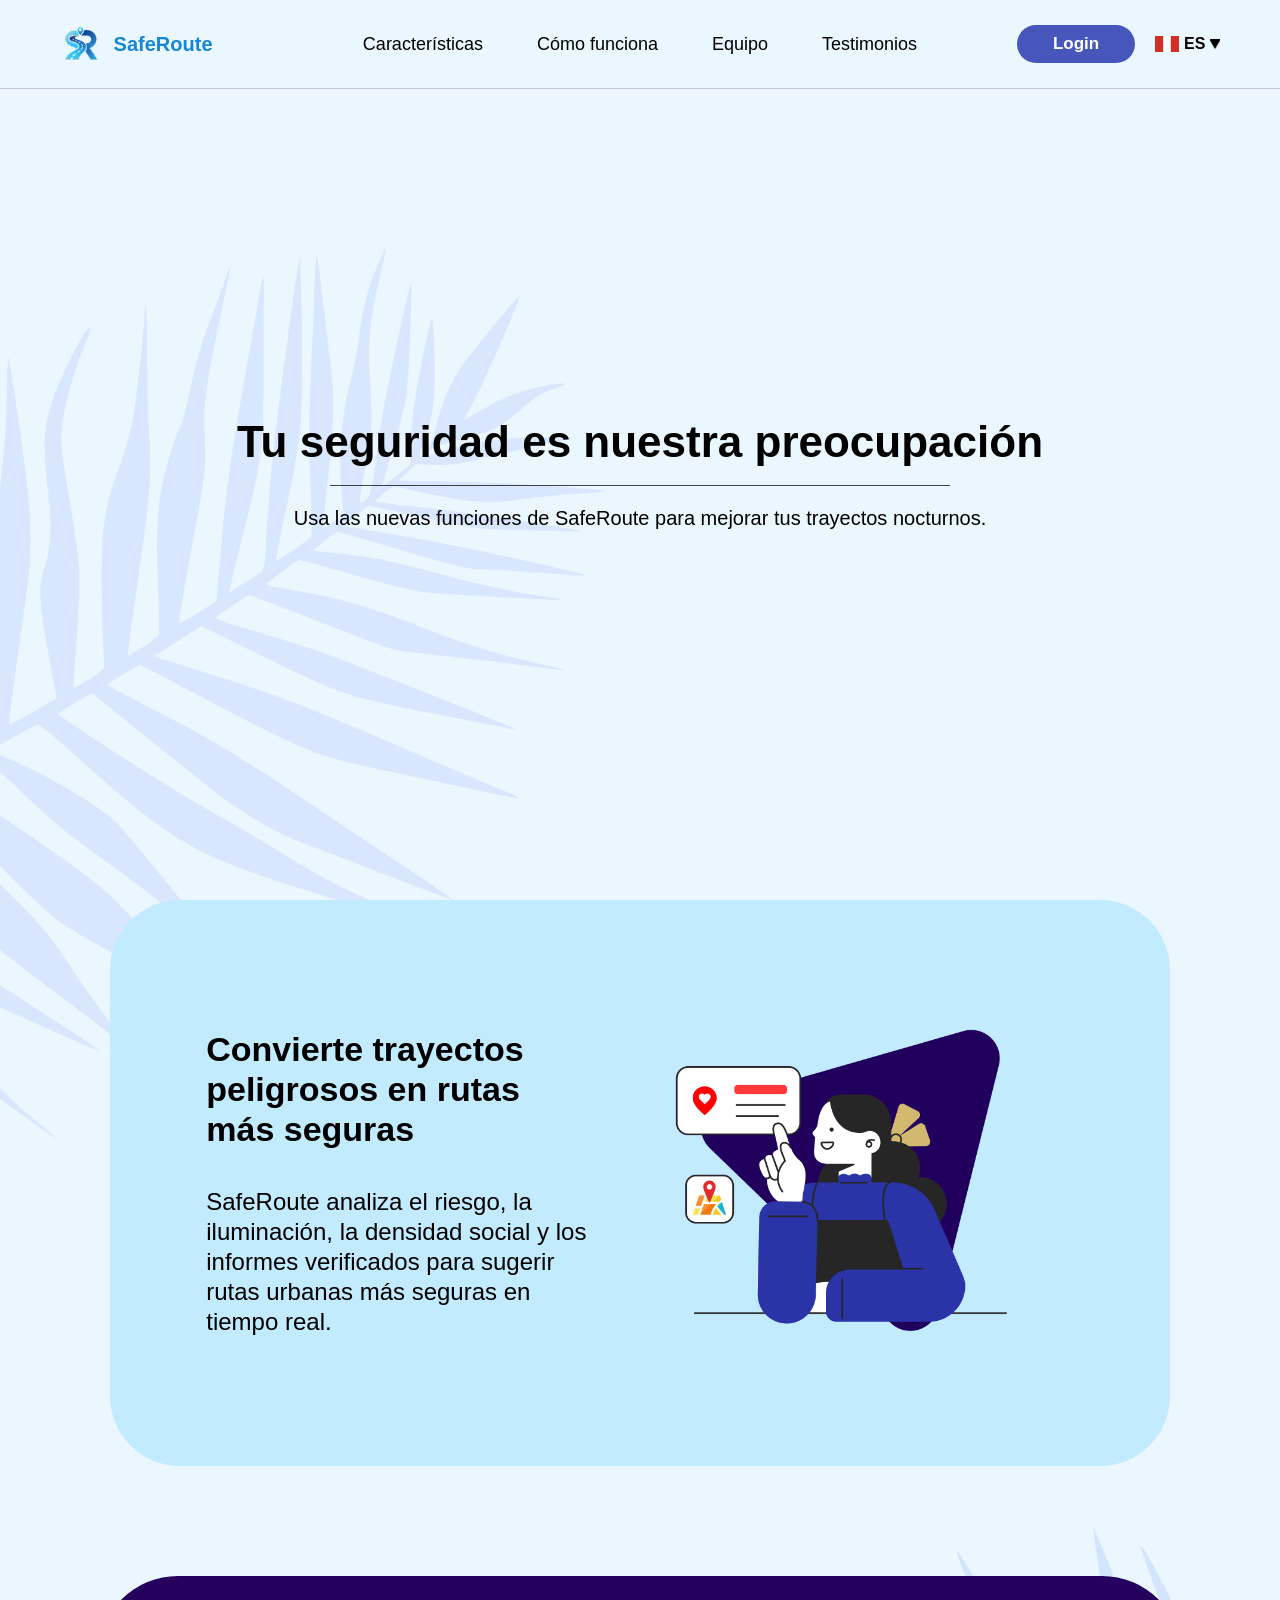
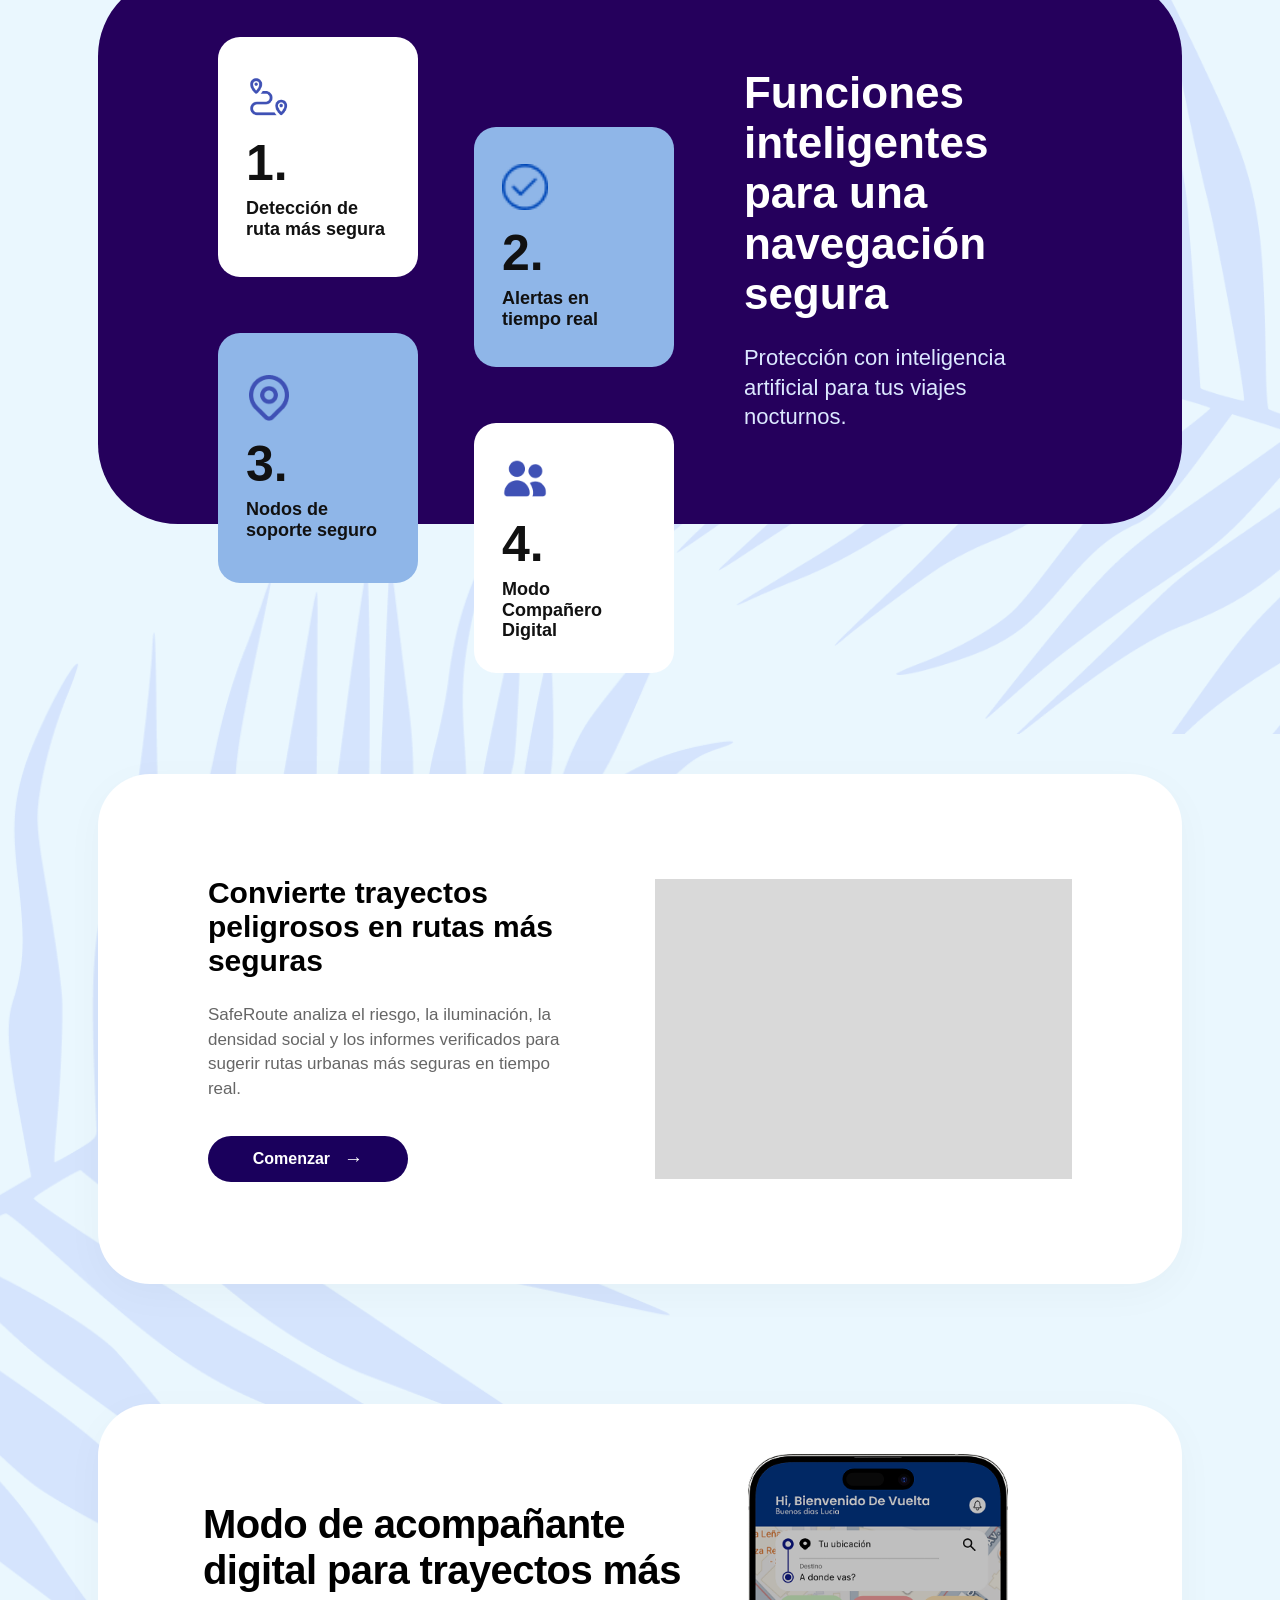
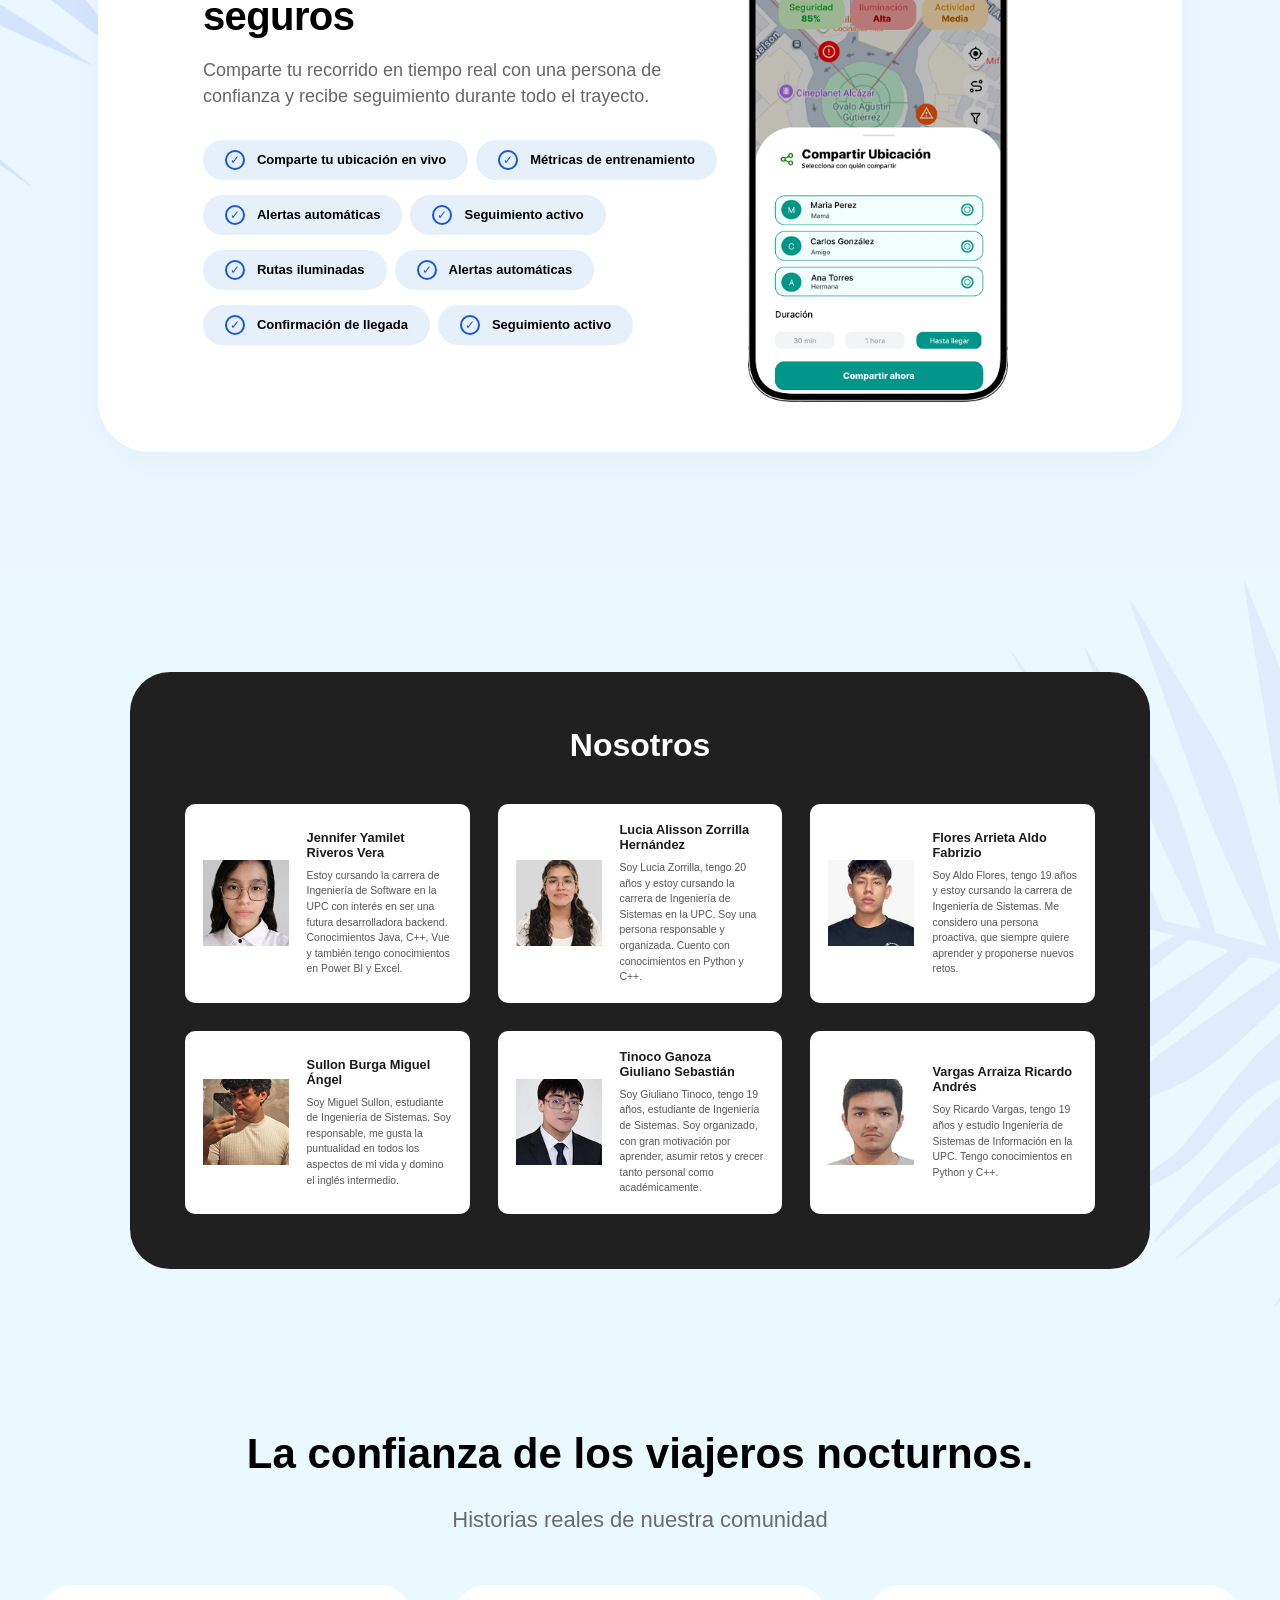
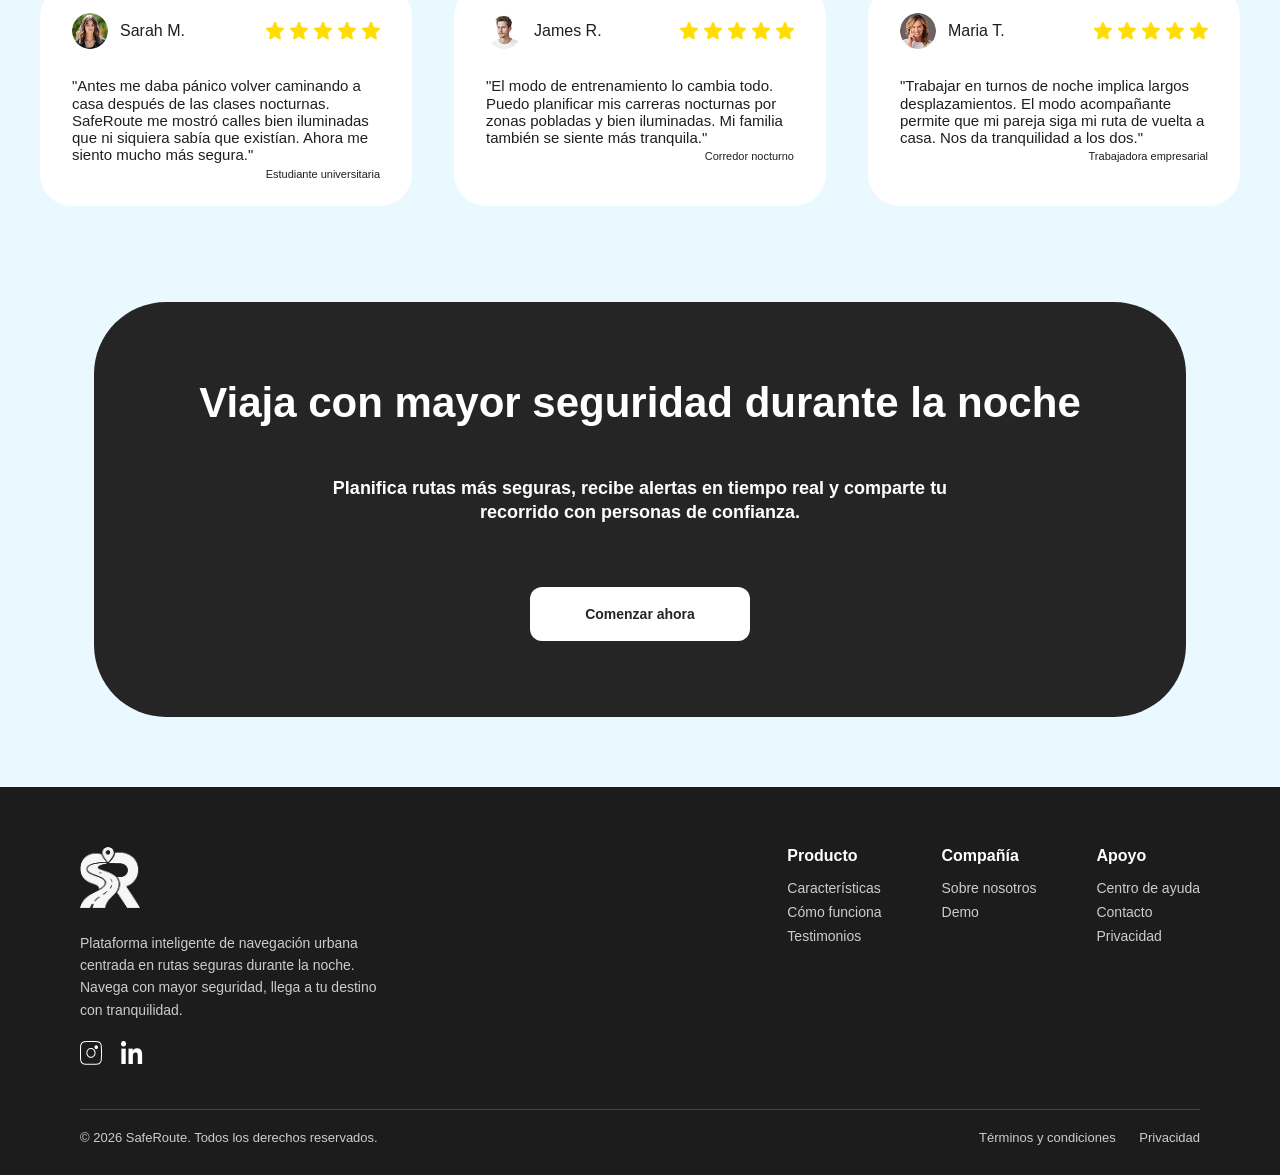
==== public/index.html @ 26d19171 "chore: align project structure with public assets convention" ====
<!DOCTYPE html>
<html lang="es">
<head>
  <meta charset="UTF-8" />
  <meta name="viewport" content="width=device-width, initial-scale=1.0" />

  <title>SafeRoute</title>

  <link rel="stylesheet" href="assets/styles/styles.css" />
  <link rel="stylesheet" href="assets/styles/navbar.css" />
  <link rel="stylesheet" href="assets/styles/characteristics.css" />
  <link rel="stylesheet" href="assets/styles/function.css" />
  <link rel="stylesheet" href="assets/styles/how-it-works.css" />
  <link rel="stylesheet" href="assets/styles/aboutus.css" />
  <link rel="stylesheet" href="assets/styles/testimonials.css" />
  <link rel="stylesheet" href="assets/styles/cta.css" />
  <link rel="stylesheet" href="assets/styles/footer.css" />
  <link rel="stylesheet" href="assets/styles/responsive.css" />
</head>

<body>
  <header class="navbar">
    <div class="navbar__container">
      <a href="#home" class="navbar__logo" aria-label="SafeRoute home">
        <img src="assets/images/logo.png" alt="SafeRoute logo" />
        <span>SafeRoute</span>
      </a>

      <div class="navbar__content" id="navbar-content">
        <nav class="navbar__menu" aria-label="Landing navigation">
          <a href="#features" class="navbar__link" data-i18n="navbar.features">
            Características
          </a>

          <a href="#how-it-works" class="navbar__link" data-i18n="navbar.howItWorks">
            Cómo funciona
          </a>

          <a href="#team" class="navbar__link" data-i18n="navbar.team">
            Equipo
          </a>

          <a href="#testimonials" class="navbar__link" data-i18n="navbar.testimonials">
            Testimonios
          </a>
        </nav>

        <div class="navbar__actions">
          <a href="#login" class="navbar__login" data-i18n="navbar.login">
            Login
          </a>

          <div class="navbar__language">
            <button
              class="navbar__language-button"
              id="language-button"
              type="button"
              aria-label="Cambiar idioma"
            >
              <img
                src="assets/images/peru.png"
                alt="Bandera de Perú"
                class="navbar__flag"
                id="selected-flag"
              />

              <span class="navbar__language-code" id="selected-language">
                ES
              </span>

              <img
                src="assets/icons/unfold_down.png"
                alt=""
                class="navbar__arrow-icon"
              />
            </button>

            <div class="navbar__language-menu" id="language-menu">
              <button
                class="navbar__language-option"
                type="button"
                data-lang="es"
                data-code="ES"
                data-flag="assets/images/peru.png"
                data-alt="Bandera de Perú"
              >
                <img
                  src="assets/images/peru.png"
                  alt="Bandera de Perú"
                  class="navbar__option-flag"
                />
                <span>Español</span>
              </button>

              <button
                class="navbar__language-option"
                type="button"
                data-lang="en"
                data-code="EN"
                data-flag="assets/images/eeuu.png"
                data-alt="Bandera de Estados Unidos"
              >
                <img
                  src="assets/images/eeuu.png"
                  alt="Bandera de Estados Unidos"
                  class="navbar__option-flag"
                />
                <span>English</span>
              </button>
            </div>
          </div>
        </div>
      </div>

      <button
        class="navbar__toggle"
        id="navbar-toggle"
        type="button"
        aria-label="Abrir menú"
      >
        <img
          src="assets/icons/menu.png"
          alt=""
          class="navbar__menu-icon"
        />
      </button>
    </div>
  </header>

  <main class="landing-placeholder" id="home">
    <section id="features" class="characteristics-section">
      <img
        src="assets/images/right_palm_tree.png"
        alt=""
        class="characteristics-section__palm"
      />

      <div class="characteristics-section__header">
        <h1 class="characteristics-section__title" data-i18n="characteristics.heroTitle">
          Tu seguridad es nuestra preocupación
        </h1>

        <div class="characteristics-section__line"></div>

        <p class="characteristics-section__subtitle" data-i18n="characteristics.heroSubtitle">
          Usa las nuevas funciones de SafeRoute para mejorar tus trayectos nocturnos.
        </p>
      </div>

      <div class="characteristics-card">
        <div class="characteristics-card__content">
          <h2 class="characteristics-card__title" data-i18n="characteristics.cardTitle">
            Convierte trayectos peligrosos en rutas más seguras
          </h2>

          <p class="characteristics-card__description" data-i18n="characteristics.cardDescription">
            SafeRoute analiza el riesgo, la iluminación, la densidad social y los informes
            verificados para sugerir rutas urbanas más seguras en tiempo real.
          </p>
        </div>

        <div class="characteristics-card__image-wrapper">
          <img
            src="assets/images/image_caracteristicas.png"
            alt="Persona usando SafeRoute para encontrar rutas seguras"
            class="characteristics-card__image"
          />
        </div>
      </div>

      <div class="smart-features">
        <img
          src="assets/images/Left_palm_tree.png"
          alt=""
          class="smart-features__palm"
        />

        <div class="smart-features__content">
          <div class="smart-features__items">
            <article class="smart-features__item smart-features__item--white">
              <img
                src="assets/icons/deteccion_de_ruta_mas_segura.png"
                alt="Icono de ruta segura"
                class="smart-features__icon"
              />

              <span class="smart-features__number">1.</span>

              <h3 class="smart-features__item-title" data-i18n="smartFeatures.card1">
                Detección de<br />
                ruta más segura
              </h3>
            </article>

            <article class="smart-features__item smart-features__item--blue">
              <img
                src="assets/icons/check.png"
                alt="Icono de alerta"
                class="smart-features__icon"
              />

              <span class="smart-features__number">2.</span>

              <h3 class="smart-features__item-title" data-i18n="smartFeatures.card2">
                Alertas en<br />
                tiempo real
              </h3>
            </article>

            <article class="smart-features__item smart-features__item--blue">
              <img
                src="assets/icons/nodos_de_soporte_seguro.png"
                alt="Icono de nodos de soporte"
                class="smart-features__icon"
              />

              <span class="smart-features__number">3.</span>

              <h3 class="smart-features__item-title" data-i18n="smartFeatures.card3">
                Nodos de<br />
                soporte seguro
              </h3>
            </article>

            <article class="smart-features__item smart-features__item--white">
              <img
                src="assets/icons/modo_compañero_digital.png"
                alt="Icono de modo compañero digital"
                class="smart-features__icon"
              />

              <span class="smart-features__number">4.</span>

              <h3 class="smart-features__item-title" data-i18n="smartFeatures.card4">
                Modo Compañero<br />
                Digital
              </h3>
            </article>
          </div>

          <div class="smart-features__text">
            <h2 class="smart-features__title" data-i18n="smartFeatures.mainTitle">
              Funciones inteligentes para una navegación segura
            </h2>

            <p class="smart-features__description" data-i18n="smartFeatures.description">
              Protección con inteligencia artificial para tus viajes nocturnos.
            </p>
          </div>
        </div>
      </div>
    </section>

    <section id="how-it-works" class="how-it-works-section">
      <img
        src="assets/images/right_palm_tree.png"
        alt=""
        class="how-it-works-section__palm"
      />

      <div class="video-card" id="demo">
        <div class="video-card__content">
          <h2 class="video-card__title" data-i18n="howItWorks.title">
            Convierte trayectos<br />
            peligrosos en rutas más<br />
            seguras
          </h2>

          <p class="video-card__description" data-i18n="howItWorks.description">
            SafeRoute analiza el riesgo, la iluminación, la densidad social y los informes
            verificados para sugerir rutas urbanas más seguras en tiempo real.
          </p>

          <button class="video-card__button">
            <span data-i18n="howItWorks.button">Comenzar</span>
            <span class="video-card__arrow">→</span>
          </button>
        </div>

        <div class="video-card__preview">
          <video
            class="video-card__video"
            autoplay
            muted
            loop
            playsinline
          >
            <source
              src="assets/videos/video_routepreview.mp4"
              type="video/mp4"
            />

            Tu navegador no soporta videos.
          </video>
        </div>
      </div>

      <div class="companion-card">
        <div class="companion-card__content">
          <h2 class="companion-card__title" data-i18n="howItWorks.companionTitle">
            Modo de acompañante digital<br />
            para trayectos más seguros
          </h2>

          <p class="companion-card__description" data-i18n="howItWorks.companionDescription">
            Comparte tu recorrido en tiempo real con una persona de confianza
            y recibe seguimiento durante todo el trayecto.
          </p>

          <div class="companion-card__badges-grid">
            <div class="companion-badge-row">
              <div class="companion-badge">
                <span class="companion-badge__check">✓</span>
                <span class="companion-badge__text" data-i18n="howItWorks.badge1">
                  Comparte tu ubicación en vivo
                </span>
              </div>

              <div class="companion-badge">
                <span class="companion-badge__check">✓</span>
                <span class="companion-badge__text" data-i18n="howItWorks.badge2">
                  Métricas de entrenamiento
                </span>
              </div>
            </div>

            <div class="companion-badge-row">
              <div class="companion-badge">
                <span class="companion-badge__check">✓</span>
                <span class="companion-badge__text" data-i18n="howItWorks.badge3">
                  Alertas automáticas
                </span>
              </div>

              <div class="companion-badge">
                <span class="companion-badge__check">✓</span>
                <span class="companion-badge__text" data-i18n="howItWorks.badge4">
                  Seguimiento activo
                </span>
              </div>
            </div>

            <div class="companion-badge-row">
              <div class="companion-badge">
                <span class="companion-badge__check">✓</span>
                <span class="companion-badge__text" data-i18n="howItWorks.badge5">
                  Rutas iluminadas
                </span>
              </div>

              <div class="companion-badge">
                <span class="companion-badge__check">✓</span>
                <span class="companion-badge__text" data-i18n="howItWorks.badge6">
                  Alertas automáticas
                </span>
              </div>
            </div>

            <div class="companion-badge-row">
              <div class="companion-badge">
                <span class="companion-badge__check">✓</span>
                <span class="companion-badge__text" data-i18n="howItWorks.badge7">
                  Confirmación de llegada
                </span>
              </div>

              <div class="companion-badge">
                <span class="companion-badge__check">✓</span>
                <span class="companion-badge__text" data-i18n="howItWorks.badge8">
                  Seguimiento activo
                </span>
              </div>
            </div>
          </div>
        </div>

        <div class="companion-card__mockup">
          <img
            src="assets/images/companion-mode-mockup.png"
            alt="Mockup SafeRoute"
          />
        </div>
      </div>
    </section>

    <section id="team" class="aboutus">
      <img
        src="assets/images/Left_palm_tree.png"
        alt=""
        class="aboutus__palm"
      />

      <div class="aboutus__container">
        <h2 class="aboutus__title" data-i18n="aboutus.title">
          Nosotros
        </h2>

        <div class="aboutus__grid">
          <article class="aboutus__card">
            <img
              src="assets/images/image_jennifer.jpg"
              alt="Jennifer"
              class="aboutus__photo"
            />

            <div class="aboutus__content">
              <h3 class="aboutus__name" data-i18n="aboutus.jenniferName">
                Jennifer Yamilet Riveros Vera
              </h3>

              <p class="aboutus__description" data-i18n="aboutus.jenniferDescription">
                Estoy cursando la carrera de Ingeniería de Software en la UPC con interés en ser una futura desarrolladora backend. Conocimientos Java, C++, Vue y también tengo conocimientos en Power BI y Excel.
              </p>
            </div>
          </article>

          <article class="aboutus__card">
            <img
              src="assets/images/image_lucia.jpg"
              alt="Lucia"
              class="aboutus__photo"
            />

            <div class="aboutus__content">
              <h3 class="aboutus__name" data-i18n="aboutus.luciaName">
                Lucia Alisson Zorrilla Hernández
              </h3>

              <p class="aboutus__description" data-i18n="aboutus.luciaDescription">
                Soy Lucia Zorrilla, tengo 20 años y estoy cursando la carrera de Ingeniería de Sistemas en la UPC. Soy una persona responsable y organizada. Cuento con conocimientos en Python y C++.
              </p>
            </div>
          </article>

          <article class="aboutus__card">
            <img
              src="assets/images/image_aldo.jpg"
              alt="Aldo"
              class="aboutus__photo"
            />

            <div class="aboutus__content">
              <h3 class="aboutus__name" data-i18n="aboutus.aldoName">
                Flores Arrieta Aldo Fabrizio
              </h3>

              <p class="aboutus__description" data-i18n="aboutus.aldoDescription">
                Soy Aldo Flores, tengo 19 años y estoy cursando la carrera de Ingeniería de Sistemas. Me considero una persona proactiva, que siempre quiere aprender y proponerse nuevos retos.
              </p>
            </div>
          </article>

          <article class="aboutus__card">
            <img
              src="assets/images/image_miguel.jpg"
              alt="Miguel"
              class="aboutus__photo"
            />

            <div class="aboutus__content">
              <h3 class="aboutus__name" data-i18n="aboutus.miguelName">
                Sullon Burga Miguel Ángel
              </h3>

              <p class="aboutus__description" data-i18n="aboutus.miguelDescription">
                Soy Miguel Sullon, estudiante de Ingeniería de Sistemas. Soy responsable, me gusta la puntualidad en todos los aspectos de mi vida y domino el inglés intermedio.
              </p>
            </div>
          </article>

          <article class="aboutus__card">
            <img
              src="assets/images/image_guliano.jpg"
              alt="Giuliano"
              class="aboutus__photo"
            />

            <div class="aboutus__content">
              <h3 class="aboutus__name" data-i18n="aboutus.giulianoName">
                Tinoco Ganoza Giuliano Sebastián
              </h3>

              <p class="aboutus__description" data-i18n="aboutus.giulianoDescription">
                Soy Giuliano Tinoco, tengo 19 años, estudiante de Ingeniería de Sistemas. Soy organizado, con gran motivación por aprender, asumir retos y crecer tanto personal como académicamente.
              </p>
            </div>
          </article>

          <article class="aboutus__card">
            <img
              src="assets/images/image_ricardovargas.jpg"
              alt="Ricardo"
              class="aboutus__photo"
            />

            <div class="aboutus__content">
              <h3 class="aboutus__name" data-i18n="aboutus.ricardoName">
                Vargas Arraiza Ricardo Andrés
              </h3>

              <p class="aboutus__description" data-i18n="aboutus.ricardoDescription">
                Soy Ricardo Vargas, tengo 19 años y estudio Ingeniería de Sistemas de Información en la UPC. Tengo conocimientos en Python y C++.
              </p>
            </div>
          </article>
        </div>
      </div>
    </section>

    <section id="testimonials" class="testimonials">
      <div class="testimonials__container">
        <div class="testimonials__header">
          <h2 class="testimonials__title" data-i18n="testimonials.title">
            La confianza de los viajeros nocturnos.
          </h2>

          <p class="testimonials__subtitle" data-i18n="testimonials.subtitle">
            Historias reales de nuestra comunidad
          </p>
        </div>

        <div class="testimonials__cards">
          <article class="testimonial-card">
            <div class="testimonial-card__top">
              <div class="testimonial-card__user">
                <img
                  src="assets/images/people_3.png"
                  alt="Foto de Sarah M."
                  class="testimonial-card__photo"
                />

                <h3 class="testimonial-card__name" data-i18n="testimonials.card1.name">
                  Sarah M.
                </h3>
              </div>

              <div class="testimonial-card__stars">
                <img src="assets/icons/icon_star.png" alt="Estrella" />
                <img src="assets/icons/icon_star.png" alt="Estrella" />
                <img src="assets/icons/icon_star.png" alt="Estrella" />
                <img src="assets/icons/icon_star.png" alt="Estrella" />
                <img src="assets/icons/icon_star.png" alt="Estrella" />
              </div>
            </div>

            <p class="testimonial-card__text" data-i18n="testimonials.card1.text">
              "Antes me daba pánico volver caminando a casa después de las clases nocturnas.
              SafeRoute me mostró calles bien iluminadas que ni siquiera sabía que existían.
              Ahora me siento mucho más segura."
            </p>

            <p class="testimonial-card__role" data-i18n="testimonials.card1.role">
              Estudiante universitaria
            </p>
          </article>

          <article class="testimonial-card">
            <div class="testimonial-card__top">
              <div class="testimonial-card__user">
                <img
                  src="assets/images/people_2.png"
                  alt="Foto de James R."
                  class="testimonial-card__photo"
                />

                <h3 class="testimonial-card__name" data-i18n="testimonials.card2.name">
                  James R.
                </h3>
              </div>

              <div class="testimonial-card__stars">
                <img src="assets/icons/icon_star.png" alt="Estrella" />
                <img src="assets/icons/icon_star.png" alt="Estrella" />
                <img src="assets/icons/icon_star.png" alt="Estrella" />
                <img src="assets/icons/icon_star.png" alt="Estrella" />
                <img src="assets/icons/icon_star.png" alt="Estrella" />
              </div>
            </div>

            <p class="testimonial-card__text" data-i18n="testimonials.card2.text">
              "El modo de entrenamiento lo cambia todo. Puedo planificar mis carreras
              nocturnas por zonas pobladas y bien iluminadas. Mi familia también se siente
              más tranquila."
            </p>

            <p class="testimonial-card__role" data-i18n="testimonials.card2.role">
              Corredor nocturno
            </p>
          </article>

          <article class="testimonial-card">
            <div class="testimonial-card__top">
              <div class="testimonial-card__user">
                <img
                  src="assets/images/people_1.png"
                  alt="Foto de Maria T."
                  class="testimonial-card__photo"
                />

                <h3 class="testimonial-card__name" data-i18n="testimonials.card3.name">
                  Maria T.
                </h3>
              </div>

              <div class="testimonial-card__stars">
                <img src="assets/icons/icon_star.png" alt="Estrella" />
                <img src="assets/icons/icon_star.png" alt="Estrella" />
                <img src="assets/icons/icon_star.png" alt="Estrella" />
                <img src="assets/icons/icon_star.png" alt="Estrella" />
                <img src="assets/icons/icon_star.png" alt="Estrella" />
              </div>
            </div>

            <p class="testimonial-card__text" data-i18n="testimonials.card3.text">
              "Trabajar en turnos de noche implica largos desplazamientos. El modo
              acompañante permite que mi pareja siga mi ruta de vuelta a casa. Nos da
              tranquilidad a los dos."
            </p>

            <p class="testimonial-card__role" data-i18n="testimonials.card3.role">
              Trabajadora empresarial
            </p>
          </article>
        </div>
      </div>
    </section>

    <section id="cta" class="cta">
      <div class="cta__container">
        <h2 class="cta__title" data-i18n="cta.title">
          Viaja con mayor seguridad durante la noche
        </h2>

        <p class="cta__description" data-i18n="cta.description">
          Planifica rutas más seguras, recibe alertas en tiempo real y comparte tu recorrido con personas de confianza.
        </p>

        <a href="#login" class="cta__button" data-i18n="cta.button">
          Comenzar ahora
        </a>
      </div>
    </section>

    <footer class="footer">
      <div class="footer-container">
        <div class="footer-brand">
          <img
            src="assets/images/logo_dark.png"
            alt="SafeRoute Logo"
            class="footer-logo"
          />

          <p data-i18n="footer.description">
            Plataforma inteligente de navegación urbana centrada en rutas seguras durante la noche.
            Navega con mayor seguridad, llega a tu destino con tranquilidad.
          </p>

          <div class="footer-social">
            <a href="#instagram">
              <img src="assets/icons/icon_instagram_dark.png" alt="Instagram" />
            </a>

            <a href="#linkedin">
              <img src="assets/icons/icon_linkedin_dark.png" alt="LinkedIn" />
            </a>
          </div>
        </div>

        <div class="footer-links">
          <div>
            <h4 data-i18n="footer.product">Producto</h4>
            <a href="#features" data-i18n="footer.features">Características</a>
            <a href="#how-it-works" data-i18n="footer.how">Cómo funciona</a>
            <a href="#testimonials" data-i18n="footer.testimonials">Testimonios</a>
          </div>

          <div>
            <h4 data-i18n="footer.company">Compañía</h4>
            <a href="#team" data-i18n="footer.about">Sobre nosotros</a>
            <a href="#demo" data-i18n="footer.demo">Demo</a>
          </div>

          <div>
            <h4 data-i18n="footer.support">Apoyo</h4>
            <a href="#help" data-i18n="footer.help">Centro de ayuda</a>
            <a href="#contact" data-i18n="footer.contact">Contacto</a>
            <a href="#privacy" data-i18n="footer.privacy">Privacidad</a>
          </div>
        </div>
      </div>

      <div class="footer-bottom">
        <p data-i18n="footer.copy">
           © 2026 SafeRoute. Todos los derechos reservados.
        </p>

        <div>
          <a href="#terms" data-i18n="footer.terms">Términos y condiciones</a>
          <a href="#privacy" data-i18n="footer.privacy">Privacidad</a>
        </div>
      </div>
    </footer>
  </main>

  <script src="assets/scripts/navbar.js"></script>
  <script src="assets/scripts/main.js"></script>
</body>
</html>
---- public/assets/styles/styles.css ----
@font-face {
  font-family: "Inter";
  src: url("../assets/fonts/Inter-VariableFont_opsz,wght.ttf") format("truetype");
  font-weight: 100 900;
  font-style: normal;
}

@font-face {
  font-family: "Inter";
  src: url("../assets/fonts/Inter-Italic-VariableFont_opsz,wght.ttf") format("truetype");
  font-weight: 100 900;
  font-style: italic;
}

* {
  margin: 0;
  padding: 0;
  box-sizing: border-box;
}

html {
  scroll-behavior: smooth;
}

body {
  min-height: 100vh;
  font-family: "Inter", Arial, Helvetica, sans-serif;
  background-color: #eaf7fe;
  color: #000000;
}

button,
a {
  font-family: inherit;
}

a {
  text-decoration: none;
}

.landing-placeholder {
  min-height: 100vh;
  padding-top: 98px;
  background-color: #eaf7fe;
}
---- public/assets/styles/navbar.css ----
.navbar {
  width: 100%;
  background-color: #eaf7fe;
  border-bottom: 1px solid rgba(0, 0, 0, 0.18);
  position: fixed;
  top: 0;
  left: 0;
  z-index: 1000;
}

.navbar__container {
  width: 91%;
  height: 88px;
  margin: 0 auto;
  display: flex;
  align-items: center;
  justify-content: space-between;
  position: relative;
}

.navbar__logo {
  display: flex;
  align-items: center;
  gap: 10px;
  text-decoration: none;
  z-index: 2;
}

.navbar__logo img {
  width: 46px;
  height: 46px;
  object-fit: contain;
}

.navbar__logo span {
  color: #1686d9;
  font-size: 20px;
  font-weight: 700;
}

.navbar__content {
  flex: 1;
  display: flex;
  align-items: center;
  justify-content: flex-end;
}

.navbar__menu {
  position: absolute;
  left: 50%;
  transform: translateX(-50%);
  display: flex;
  align-items: center;
  gap: 54px;
}

.navbar__link {
  color: #000000;
  font-size: 18px;
  font-weight: 400;
  text-decoration: none;
  transition: color 0.2s ease;
}

.navbar__link:hover {
  color: #1686d9;
}

.navbar__actions {
  display: flex;
  align-items: center;
  gap: 18px;
}

.navbar__login {
  width: 118px;
  height: 38px;
  border-radius: 24px;
  background-color: #4656bb;
  color: #ffffff;
  font-size: 17px;
  font-weight: 700;
  display: flex;
  align-items: center;
  justify-content: center;
  text-decoration: none;
}

.navbar__language {
  position: relative;
}

.navbar__language-button {
  display: flex;
  align-items: center;
  gap: 5px;
  background: transparent;
  border: none;
  cursor: pointer;
  padding: 4px 2px;
}

.navbar__flag {
  width: 24px;
  height: 16px;
  object-fit: cover;
}

.navbar__language-code {
  font-size: 16px;
  font-weight: 700;
  color: #000000;
}

.navbar__arrow-icon {
  width: 10px;
  height: 10px;
}

.navbar__language-menu {
  position: absolute;
  top: 36px;
  right: 0;
  min-width: 130px;
  padding: 8px;
  background-color: #ffffff;
  border-radius: 12px;
  box-shadow: 0 8px 22px rgba(0, 0, 0, 0.14);
  display: none;
  flex-direction: column;
  gap: 6px;
  z-index: 20;
}

.navbar__language-menu--active {
  display: flex;
}

.navbar__language-option {
  display: flex;
  align-items: center;
  gap: 8px;
  padding: 8px 10px;
  border: none;
  border-radius: 8px;
  background-color: transparent;
  cursor: pointer;
  font-size: 14px;
  font-weight: 500;
  color: #000000;
}

.navbar__language-option:hover {
  background-color: #eaf7fe;
}

.navbar__option-flag {
  width: 22px;
  height: 15px;
  object-fit: cover;
}

.navbar__toggle {
  display: none;
  width: 36px;
  height: 36px;
  border: none;
  background: transparent;
  cursor: pointer;
  padding: 0;
}

.navbar__menu-icon {
  width: 28px;
  height: 28px;
  object-fit: contain;
}
---- public/assets/styles/characteristics.css ----
.characteristics-section {
  position: relative;
  min-height: auto;
  padding: 0 24px 90px;
  background-color: #eaf7fe;
  overflow: hidden;
}

.characteristics-section__palm {
  position: absolute;
  width: 720px;
  max-width: 52vw;
  height: auto;
  left: -60px;
  top: 160px;
  opacity: 0.85;
  z-index: 0;
  pointer-events: none;
}

.characteristics-section__header {
  position: relative;
  z-index: 1;
  max-width: 1120px;
  min-height: calc(100vh - 88px);
  margin: 0 auto;
  display: flex;
  flex-direction: column;
  justify-content: center;
  align-items: center;
  transform: translateY(-20px);
  text-align: center;
}

.characteristics-section__title {
  font-size: 44px;
  font-weight: 800;
  line-height: 1.18;
  color: #000000;
}

.characteristics-section__line {
  width: 620px;
  max-width: 76%;
  height: 1px;
  margin: 18px auto;
  background-color: rgba(0, 0, 0, 0.72);
}

.characteristics-section__subtitle {
  font-size: 20px;
  font-weight: 400;
  line-height: 1.4;
  color: #000000;
}

.characteristics-card {
  position: relative;
  z-index: 1;
  width: min(1420px, 86%);
  min-height: 520px;
  margin: 0 auto;
  padding: 70px 96px;
  background-color: #c3ebff;
  border-radius: 70px;
  display: grid;
  grid-template-columns: 0.95fr 1.05fr;
  align-items: center;
  gap: 56px;
}

.characteristics-card__content {
  max-width: 540px;
}

.characteristics-card__title {
  max-width: 520px;
  margin-bottom: 38px;
  font-size: 34px;
  font-weight: 800;
  line-height: 1.18;
  color: #000000;
}

.characteristics-card__description {
  max-width: 540px;
  font-size: 24px;
  font-weight: 400;
  line-height: 1.25;
  color: #000000;
}

.characteristics-card__image-wrapper {
  display: flex;
  align-items: center;
  justify-content: center;
}

.characteristics-card__image {
  width: min(520px, 100%);
  height: auto;
  display: block;
}
---- public/assets/styles/function.css ----
.smart-features {
  position: relative;
  z-index: 1;
  width: min(1500px, 88%);
  margin: 110px auto 120px;
}


.smart-features__palm {
    position: absolute;
    width: 760px;
    max-width: 58vw;
    height: auto;
    right: calc(-50vw + 50%);   
    top: -50px;
    opacity: 1;
    z-index: 0;
    pointer-events: none;
}

.smart-features__content {
  position: relative;
  z-index: 1;
  min-height: 10px;
  padding: 1px 120px;
  background-color: #25005c;
  border-radius: 80px;
  display: grid;
  grid-template-columns: 0.95fr 1.05fr;
  align-items: center;
  gap: 70px;
}

.smart-features__items {
  width: 100%;
  max-width: 600px;
  display: grid;
  grid-template-columns: repeat(2, 200px);
  gap: 56px;
}

.smart-features__item {
  min-height: 240px;
  padding: 32px 28px;
  border-radius: 22px;
  display: flex;
  flex-direction: column;
  justify-content: center;
}

.smart-features__item:nth-child(even) {
  transform: translateY(150px);
}

.smart-features__item:nth-child(odd) {
  transform: translateY(60px);
}

.smart-features__item--white {
  background-color: #ffffff;
  color: #111111;
}

.smart-features__item--blue {
  background-color: #8fb6e8;
  color: #111111;
}

.smart-features__icon {
  width: 46px;
  height: 46px;
  object-fit: contain;
  margin-bottom: 18px;
}

.smart-features__number {
  font-size: 50px;
  font-weight: 800;
  line-height: 1;
}

.smart-features__item-title {
  margin: 10px 0 0;
  font-size: 18px;
  font-weight: 800;
  line-height: 1.15;
}

.smart-features__text {
  max-width: 520px;
  color: #ffffff;
}

.smart-features__title {
  margin: 0 0 24px;
  font-size: 44px;
  font-weight: 800;
  line-height: 1.14;
}

.smart-features__description {
  max-width: 480px;
  margin: 0;
  font-size: 22px;
  line-height: 1.35;
  color: #dce8ff;
}
---- public/assets/styles/how-it-works.css ----
.how-it-works-section {
  width: 100%;
  background-color: #eaf7fe;
  padding: 40px 24px 120px;
  display: flex;
  flex-direction: column;
  align-items: center;
  justify-content: center;
  gap: 60px;
  box-sizing: border-box;
  position: relative;
  overflow: visible;
}

.how-it-works-section__palm {
  position: absolute;
  width: 920px;
  max-width: none;
  height: auto;
  left: -130px;
  top: -180px;
  opacity: 1;
  z-index: 0;
  pointer-events: none;
}

.video-card {
  position: relative;
  z-index: 2;
  width: min(1500px, 88%);
  min-height: 510px;
  margin: 0 auto;
  padding: 58px 110px;
  background: #FFFFFF;
  border-radius: 52px;
  display: grid;
  grid-template-columns: 0.95fr 1.05fr;
  align-items: center;
  gap: 70px;
  box-shadow: 0 10px 40px rgba(0,0,0,.03);
  box-sizing: border-box;
}

.video-card__content {
  max-width: 520px;
}

.video-card__title {
  font-size: 30px;
  font-weight: 800;
  line-height: 1.12;
  color: #000;
  margin-bottom: 26px;
}

.video-card__description {
  font-size: 17px;
  line-height: 1.45;
  color: #666;
  margin-bottom: 34px;
  max-width: 560px;
}

.video-card__button {
  width: 200px;
  height: 46px;
  border: none;
  border-radius: 999px;
  background: #1a005c;
  color: white;
  display: flex;
  justify-content: center;
  align-items: center;
  gap: 14px;
  font-size: 16px;
  font-weight: 700;
  cursor: pointer;
}

.video-card__arrow {
  font-size: 19px;
}

.video-card__preview {
  width: 100%;
  max-width: 600px;
  height: 300px;
  background: #D9D9D9;
  border-radius: 0;
  display: flex;
  justify-content: center;
  align-items: center;
  font-size: 28px;
  font-weight: 800;
  color: #000;
}

.video-card__video{
  width:100%;

  height:100%;

  object-fit:cover;

  display:block;
}

.companion-card {
  position: relative;
  z-index: 2;
  width: min(1500px, 88%);
  min-height: 480px;
  margin: 60px auto 0;
  padding: 50px 100px 50px 105px;
  background: #FFFFFF;
  border-radius: 52px;
  display: grid;
  grid-template-columns: 1.15fr 0.85fr;
  align-items: center;
  gap: 10px;
  box-shadow: 0 10px 40px rgba(0, 0, 0, 0.03);
  box-sizing: border-box;
}

.companion-card__content {
  width: 100%;
  max-width: 560px;
  display: flex;
  flex-direction: column;
  justify-content: center;
  margin-top: -10px;
}

.companion-card__title {
  font-size: 40px;
  font-weight: 800;
  line-height: 1.15;
  letter-spacing: -0.6px;
  color: #000000;
  margin: 0 0 18px 0;
}

.companion-card__description {
  font-size: 18px;
  line-height: 1.45;
  color: #666666;
  margin: 0 0 30px 0;
  max-width: 470px;
}

.companion-card__badges-grid {
  display: flex;
  flex-direction: column;
  gap: 15px;
  width: fit-content;
}

.companion-badge-row {
  display: flex;
  align-items: center;
  gap: 8px;
}

.companion-badge {
  background-color: #e6f0fa;
  border-radius: 999px;
  padding: 10px 22px;
  display: flex;
  align-items: center;
  gap: 12px;
  width: fit-content;
  min-height: 39px;
  box-sizing: border-box;
}

.companion-badge__check {
  width: 20px;
  height: 20px;
  display: flex;
  justify-content: center;
  align-items: center;
  border: 2px solid #1a56db;
  border-radius: 50%;
  color: #1a56db;
  font-size: 12px;
  flex-shrink: 0;
}

.companion-badge__text {
  font-size: 13px;
  font-weight: 600;
  color: #000000;
  white-space: nowrap;
  line-height: 1.2;
}

.companion-card__mockup {
  display: flex;
  justify-content: center;
  align-items: center;
}

.companion-card__mockup img {
  width: 100%;
  max-width: 260px;
  height: auto;
  display: block;
}
---- public/assets/styles/aboutus.css ----
.aboutus {
  position: relative;
  padding: 100px 60px;
  overflow: hidden;
  background: #eaf8ff;
}

.aboutus__palm{
    position: absolute;
    right: -120px;
    top: 50%;
    transform: translateY(-50%);
    width: 620px;
    height: auto;
    opacity: .6;
    z-index: 1;
    pointer-events: none;
}

.aboutus__container {
  position: relative;
  z-index: 2;
  width: min(1500px, 88%);
  margin: 0 auto;
  background: #202020;
  border-radius: 40px;
  padding: 55px;
  box-sizing: border-box;
}

.aboutus__title {
  color: white;
  text-align: center;
  font-size: 2rem;
  font-weight: 700;
  margin-bottom: 40px;
}

.aboutus__grid {
  display: grid;
  grid-template-columns: repeat(3, 1fr);
  gap: 28px;
}

.aboutus__card {
  background: white;
  border-radius: 10px;
  padding: 18px;
  display: flex;
  align-items: center;
  gap: 18px;
  min-height: 145px;
}

.aboutus__photo {
  width: 86px;
  height: 86px;
  object-fit: cover;
  flex-shrink: 0;
}

.aboutus__content {
  display: flex;
  flex-direction: column;
}

.aboutus__name {
  font-size: .8rem;
  font-weight: 700;
  color: #1b1b1b;
  margin-bottom: 8px;
}

.aboutus__description {
  font-size: .65rem;
  line-height: 1.5;
  color: #555;
}
---- public/assets/styles/testimonials.css ----
.testimonials {
  background-color: #eaf8ff;
  padding: 60px 20px 40px;
}

.testimonials__container {
  max-width: 1200px;
  margin: 0 auto;
}

.testimonials__header {
  text-align: center;
  margin-bottom: 52px;
}

.testimonials__title {
  color: #000000;
  font-size: 42px;
  font-weight: 800;
  line-height: 1.2;
  margin: 0 0 28px;
}

.testimonials__subtitle {
  color: #6b6b6b;
  font-size: 22px;
  font-weight: 400;
  margin: 0;
}

.testimonials__cards {
  display: flex;
  justify-content: space-between;
  gap: 42px;
}

.testimonial-card {
  background-color: #ffffff;
  border-radius: 32px;
  width: 100%;
  min-height: 218px;
  padding: 28px 32px 26px;
}

.testimonial-card__top {
  display: flex;
  justify-content: space-between;
  align-items: center;
  margin-bottom: 28px;
}

.testimonial-card__user {
  display: flex;
  align-items: center;
  gap: 12px;
}

.testimonial-card__photo {
  width: 36px;
  height: 36px;
  border-radius: 50%;
  object-fit: cover;
}

.testimonial-card__name {
  color: #1f1f1f;
  font-size: 16px;
  font-weight: 500;
  margin: 0;
}

.testimonial-card__stars {
  display: flex;
  align-items: center;
  gap: 6px;
}

.testimonial-card__stars img {
  width: 18px;
  height: 18px;
}

.testimonial-card__text {
  color: #1f1f1f;
  font-size: 15px;
  font-weight: 400;
  line-height: 1.15;
  margin: 0 0 4px;
}

.testimonial-card__role {
  color: #1f1f1f;
  font-size: 11px;
  font-weight: 400;
  text-align: right;
  margin: 0;
}
---- public/assets/styles/cta.css ----
.cta { 

  background-color: #eaf8ff; 

  padding: 56px 20px 70px; 

} 

 

.cta__container { 

  width: 88%; 

  max-width: 1280px; 

  min-height: 360px; 

  margin: 0 auto; 

  padding: 76px 40px; 

  background-color: #252525; 

  border-radius: 72px; 

  display: flex; 

  flex-direction: column; 

  align-items: center; 

  text-align: center; 

  box-sizing: border-box; 

} 

 

.cta__title { 

  color: #ffffff; 

  font-size: 42px; 

  font-weight: 800; 

  line-height: 1.2; 

  margin: 0 0 48px; 

} 

 

.cta__description { 

  max-width: 650px; 

  color: #ffffff; 

  font-size: 18px; 

  font-weight: 700; 

  line-height: 1.35; 

  margin: 0 0 62px; 

} 

 

.cta__button { 

  width: 220px; 

  height: 54px; 

  background-color: #ffffff; 

  color: #252525; 

  border-radius: 12px; 

  display: flex; 

  justify-content: center; 

  align-items: center; 

  text-decoration: none; 

  font-size: 14px; 

  font-weight: 700; 

} 

 

.cta__button:hover { 

  background-color: #f2f2f2; 

}
---- public/assets/styles/footer.css ----
.footer {
  background-color: #1c1c1c;
  color: #ccc;
  padding: 60px 80px 30px;
}

.footer-container {
  display: flex;
  justify-content: space-between;
  gap: 40px;
  flex-wrap: wrap;
}

.footer-brand {
  max-width: 300px;
}

.footer-logo {
  width: 60px;
  margin-bottom: 20px;
}

.footer-brand p {
  font-size: 14px;
  line-height: 1.6;
  margin-bottom: 20px;
}

.footer-social img {
  width: 22px;
  margin-right: 15px;
  cursor: pointer;
}

.footer-links {
  display: flex;
  gap: 60px;
}

.footer-links h4 {
  color: white;
  margin-bottom: 15px;
}

.footer-links a {
  display: block;
  text-decoration: none;
  color: #ccc;
  font-size: 14px;
  margin-bottom: 8px;
}

.footer-links a:hover {
  color: white;
}

.footer-bottom {
  border-top: 1px solid #444;
  margin-top: 40px;
  padding-top: 20px;

  display: flex;
  justify-content: space-between;
  flex-wrap: wrap;
  font-size: 13px;
}

.footer-bottom a {
  margin-left: 20px;
  color: #ccc;
  text-decoration: none;
}

.footer-bottom a:hover {
  color: white;
}
---- public/assets/styles/responsive.css ----
html,
body {
  max-width: 100%;
  overflow-x: hidden;
}

.landing-placeholder {
  padding-top: 88px;
}

#features,
#how-it-works,
#team,
#testimonials,
#cta,
#demo {
  scroll-margin-top: 96px;
}

/* NAVBAR */

@media (max-width: 1200px) {
  .navbar__container {
    width: 92%;
  }

  .navbar__menu {
    gap: 36px;
  }

  .navbar__link {
    font-size: 16px;
  }

  .navbar__login {
    width: 112px;
    height: 36px;
    font-size: 16px;
  }

  .navbar__flag {
    width: 23px;
    height: 15px;
  }

  .navbar__language-code {
    font-size: 15px;
  }
}

@media (max-width: 900px) {
  .navbar__container {
    height: 76px;
  }

  .navbar__logo img {
    width: 40px;
    height: 40px;
  }

  .navbar__logo span {
    font-size: 18px;
  }

  .navbar__toggle {
    display: flex;
    align-items: center;
    justify-content: center;
    z-index: 5;
  }

  .navbar__content {
    position: absolute;
    top: 76px;
    left: 0;
    width: 100%;
    padding: 24px 20px 28px;
    background-color: #eaf7fe;
    border-bottom: 1px solid rgba(0, 0, 0, 0.19);
    display: none;
    flex-direction: column;
    align-items: center;
    gap: 22px;
    z-index: 4;
  }

  .navbar__content--active {
    display: flex;
  }

  .navbar__menu {
    position: static;
    transform: none;
    flex-direction: column;
    gap: 18px;
  }

  .navbar__actions {
    flex-direction: column;
    gap: 14px;
  }

  .navbar__login {
    width: 108px;
    height: 35px;
    font-size: 15px;
  }

  .navbar__flag {
    width: 22px;
    height: 15px;
  }

  .navbar__language-code {
    font-size: 15px;
  }

  .navbar__arrow-icon {
    width: 9px;
    height: 9px;
  }

  .landing-placeholder {
    padding-top: 76px;
  }
}

@media (max-width: 480px) {
  .navbar__container {
    width: 90%;
  }

  .navbar__logo img {
    width: 38px;
    height: 38px;
  }

  .navbar__logo span {
    font-size: 17px;
  }

  .navbar__link {
    font-size: 15px;
  }

  .navbar__login {
    width: 104px;
    height: 34px;
    font-size: 15px;
  }

  .navbar__flag {
    width: 21px;
    height: 14px;
  }

  .navbar__language-code {
    font-size: 14px;
  }
}

/* CHARACTERISTICS / HERO */

@media (max-width: 1200px) {
  .characteristics-section {
    padding: 0 24px 80px;
  }

  .characteristics-section__palm {
    width: 620px;
    max-width: 55vw;
    left: -120px;
    top: 145px;
  }

  .characteristics-section__header {
    min-height: calc(100vh - 88px);
    transform: translateY(-10px);
  }

  .characteristics-section__title {
    font-size: 40px;
  }

  .characteristics-card {
    width: 90%;
    min-height: 470px;
    padding: 58px 72px;
    gap: 42px;
    border-radius: 58px;
  }

  .characteristics-card__title {
    margin-bottom: 28px;
    font-size: 30px;
  }

  .characteristics-card__description {
    font-size: 21px;
  }

  .characteristics-card__image {
    width: min(450px, 100%);
  }
}

@media (max-width: 900px) {
  .characteristics-section {
    padding: 0 20px 65px;
  }

  .characteristics-section__palm {
    width: 520px;
    max-width: 90vw;
    left: -170px;
    top: 130px;
    opacity: 0.72;
  }

  .characteristics-section__header {
    min-height: calc(100vh - 76px);
    transform: translateY(-8px);
  }

  .characteristics-section__title {
    font-size: 32px;
  }

  .characteristics-section__line {
    width: 75%;
    margin: 15px auto;
  }

  .characteristics-section__subtitle {
    font-size: 16px;
  }

  .characteristics-card {
    width: 92%;
    min-height: auto;
    padding: 46px 32px;
    border-radius: 42px;
    grid-template-columns: 1fr;
    gap: 34px;
    text-align: center;
  }

  .characteristics-card__content {
    max-width: 100%;
  }

  .characteristics-card__title {
    max-width: 100%;
    margin-bottom: 22px;
    font-size: 25px;
  }

  .characteristics-card__description {
    max-width: 100%;
    font-size: 17px;
  }

  .characteristics-card__image {
    width: min(340px, 100%);
  }
}

@media (max-width: 480px) {
  .characteristics-section {
    padding: 0 16px 56px;
  }

  .characteristics-section__palm {
    width: 420px;
    left: -175px;
    top: 125px;
    opacity: 0.65;
  }

  .characteristics-section__header {
    min-height: calc(100vh - 76px);
    transform: translateY(-4px);
  }

  .characteristics-section__title {
    font-size: 28px;
  }

  .characteristics-section__subtitle {
    font-size: 14px;
  }

  .characteristics-card {
    width: 94%;
    padding: 36px 22px;
    border-radius: 32px;
    gap: 26px;
  }

  .characteristics-card__title {
    font-size: 21px;
    margin-bottom: 18px;
  }

  .characteristics-card__description {
    font-size: 15px;
  }

  .characteristics-card__image {
    width: min(280px, 100%);
  }
}

/* SMART FEATURES */

@media (max-width: 1200px) {
  .smart-features {
    width: 90%;
    margin: 90px auto 110px;
  }

  .smart-features__content {
    padding: 60px 70px;
    gap: 48px;
  }

  .smart-features__items {
    grid-template-columns: repeat(2, 180px);
    gap: 42px;
  }

  .smart-features__title {
    font-size: 38px;
  }

  .smart-features__description {
    font-size: 20px;
  }
}

@media (max-width: 900px) {
  .smart-features {
    width: 92%;
    margin: 70px auto 80px;
  }

  .smart-features__palm {
    width: 560px;
    right: -220px;
    top: -20px;
    opacity: 0.45;
  }

  .smart-features__content {
    grid-template-columns: 1fr;
    padding: 52px 28px;
    border-radius: 46px;
    gap: 36px;
    overflow: hidden;
  }

  .smart-features__text {
    order: -1;
    text-align: center;
    max-width: 100%;
    margin: 0 auto;
  }

  .smart-features__description {
    max-width: 100%;
  }

  .smart-features__items {
    width: 100%;
    max-width: 100%;
    grid-template-columns: repeat(2, minmax(0, 1fr));
    gap: 18px;
  }

  .smart-features__item {
    transform: none !important;
    min-height: 190px;
    padding: 24px 18px;
    border-radius: 22px;
  }

  .smart-features__icon {
    width: 40px;
    height: 40px;
  }

  .smart-features__number {
    font-size: 42px;
  }

  .smart-features__item-title {
    font-size: 16px;
  }
}

@media (max-width: 480px) {
  .smart-features {
    width: 94%;
    margin: 56px auto 64px;
  }

  .smart-features__palm {
    width: 420px;
    right: -190px;
    top: 40px;
    opacity: 0.35;
  }

  .smart-features__content {
    padding: 42px 18px;
    border-radius: 36px;
    gap: 30px;
  }

  .smart-features__items {
    grid-template-columns: repeat(2, minmax(0, 1fr));
    gap: 14px;
  }

  .smart-features__item {
    min-height: 165px;
    padding: 18px 14px;
  }

  .smart-features__icon {
    width: 34px;
    height: 34px;
    margin-bottom: 12px;
  }

  .smart-features__number {
    font-size: 36px;
  }

  .smart-features__item-title {
    font-size: 13px;
  }

  .smart-features__title {
    font-size: 25px;
  }

  .smart-features__description {
    font-size: 14px;
  }
}

/* HOW IT WORKS */

@media (max-width: 1200px) {
  .how-it-works-section {
    padding: 40px 24px 90px;
  }

  .how-it-works-section__palm {
    width: 700px;
    left: -170px;
    top: -60px;
  }

  .video-card {
    width: 90%;
    min-height: auto;
    padding: 60px 70px;
    gap: 50px;
  }

  .video-card__title {
    font-size: 34px;
  }

  .video-card__description {
    font-size: 18px;
  }

  .video-card__preview {
    width: 100%;
    height: auto;
    background: transparent;
    padding: 0;
    overflow: hidden;
  }

  .video-card__preview video {
    display: block;
    width: 100%;
    height: auto;
    object-fit: contain;
  }
}

@media (max-width: 900px) {
  .how-it-works-section {
    padding: 30px 18px 70px;
  }

  .how-it-works-section__palm {
    width: 620px;
    left: -220px;
    top: 140px;
    opacity: 0.8;
  }

  .video-card {
    width: 92%;
    padding: 50px 36px;
    grid-template-columns: 1fr;
    gap: 40px;
    border-radius: 42px;
    text-align: center;
  }

  .video-card__content {
    max-width: 100%;
    display: flex;
    flex-direction: column;
    align-items: center;
  }

  .video-card__title {
    font-size: 30px;
    line-height: 1.2;
    margin-bottom: 24px;
  }

  .video-card__description {
    font-size: 16px;
    max-width: 100%;
    margin-bottom: 28px;
  }

  .video-card__button {
    margin: 0 auto;
  }

  .video-card__preview {
    width: 100%;
    height: auto;
    background: transparent;
    padding: 0;
    overflow: hidden;
  }

  .video-card__preview video {
    display: block;
    width: 100%;
    height: auto;
    object-fit: contain;
  }
}

@media (max-width: 480px) {
  .how-it-works-section {
    padding: 20px 12px 60px;
    overflow: hidden;
  }

  .how-it-works-section__palm {
    width: 430px;
    left: -180px;
    top: 260px;
    opacity: 0.65;
  }

  .video-card {
    width: 94%;
    padding: 36px 28px;
    border-radius: 36px;
    grid-template-columns: 1fr;
    gap: 28px;
    justify-items: center;
  }

  .video-card__content {
    text-align: center;
    max-width: 100%;
  }

  .video-card__title {
    font-size: 24px;
    line-height: 1.15;
    margin-bottom: 24px;
  }

  .video-card__description {
    font-size: 14px;
    line-height: 1.5;
    margin-bottom: 28px;
  }

  .video-card__button {
    width: 170px;
    height: 46px;
    font-size: 16px;
    margin: 0 auto;
  }

  .video-card__preview {
    width: 100%;
    height: auto;
    background: transparent;
    padding: 0;
    overflow: hidden;
    display: flex;
    justify-content: center;
    align-items: center;
  }

  .video-card__preview video {
    display: block;
    width: 100%;
    height: auto;
    object-fit: contain;
    background: none;
  }
}

/* COMPANION CARD */

@media (max-width: 1200px) {
  .companion-card {
    width: 90%;
    padding: 60px 70px;
    gap: 50px;
    min-height: auto;
  }

  .companion-card__title {
    font-size: 34px;
  }

  .companion-card__description {
    font-size: 18px;
  }

  .companion-card__mockup img {
    width: 100%;
    max-width: 300px;
    height: auto;
  }
}

@media (max-width: 900px) {
  .companion-card {
    width: 92%;
    padding: 50px 36px;
    grid-template-columns: 1fr;
    gap: 48px;
    border-radius: 42px;
    min-height: auto;
  }

  .companion-card__content {
    max-width: 100%;
    margin-top: 0;
    display: flex;
    flex-direction: column;
    align-items: center;
    text-align: center;
  }

  .companion-card__title {
    font-size: 30px;
    line-height: 1.2;
    margin-bottom: 22px;
  }

  .companion-card__description {
    font-size: 16px;
    margin-bottom: 32px;
    max-width: 100%;
  }

  .companion-card__badges-grid {
    display: flex;
    flex-direction: column;
    align-items: center;
    gap: 14px;
  }

  .companion-badge-row {
    display: flex;
    gap: 12px;
    justify-content: center;
    flex-wrap: wrap;
  }

  .companion-badge {
    width: 260px;
    padding: 14px 18px;
    min-height: 48px;
    justify-content: flex-start;
  }

  .companion-card__mockup {
    justify-content: center;
  }

  .companion-card__mockup img {
    max-width: 260px;
  }
}

@media (max-width: 480px) {
  .companion-card {
    width: 94%;
    padding: 36px 24px;
    border-radius: 36px;
    grid-template-columns: 1fr;
    gap: 30px;
    min-height: auto;
  }

  .companion-card__content {
    margin-top: 0;
    display: flex;
    flex-direction: column;
    align-items: center;
    text-align: center;
  }

  .companion-card__title {
    font-size: 24px;
    line-height: 1.15;
    margin-bottom: 20px;
  }

  .companion-card__description {
    font-size: 14px;
    line-height: 1.5;
    margin-bottom: 26px;
    max-width: 100%;
  }

  .companion-card__badges-grid {
    display: flex;
    flex-direction: column;
    align-items: center;
    gap: 12px;
    width: 100%;
  }

  .companion-badge-row {
    display: flex;
    flex-direction: column;
    align-items: center;
    gap: 12px;
    width: 100%;
  }

  .companion-badge {
    width: 280px;
    padding: 12px 20px;
    min-height: 46px;
    justify-content: flex-start;
    box-sizing: border-box;
  }

  .companion-badge__check {
    width: 20px;
    height: 20px;
    font-size: 11px;
  }

  .companion-badge__text {
    font-size: 14px;
    font-weight: 600;
  }

  .companion-card__mockup {
    display: flex;
    justify-content: center;
  }

  .companion-card__mockup img {
    width: 100%;
    max-width: 220px;
    height: auto;
  }
}

/* ABOUT US */

@media (max-width: 1200px) {
  .aboutus {
    padding: 80px 24px;
  }

  .aboutus__palm {
    right: -180px;
    width: 520px;
    opacity: 0.45;
  }

  .aboutus__container {
    width: 90%;
    padding: 48px;
  }

  .aboutus__title {
    font-size: 42px;
    margin-bottom: 36px;
  }

  .aboutus__grid {
    grid-template-columns: repeat(2, 1fr);
    gap: 24px;
  }

  .aboutus__card {
    padding: 18px;
    min-height: 160px;
  }

  .aboutus__photo {
    width: 90px;
    height: 90px;
  }

  .aboutus__name {
    font-size: 0.95rem;
  }

  .aboutus__description {
    font-size: 0.75rem;
  }
}

@media (max-width: 900px) {
  .aboutus {
    padding: 70px 18px;
  }

  .aboutus__palm {
    right: -220px;
    top: 45%;
    width: 480px;
    opacity: 0.35;
  }

  .aboutus__container {
    width: 92%;
    padding: 40px 28px;
    border-radius: 42px;
  }

  .aboutus__title {
    font-size: 34px;
    margin-bottom: 30px;
  }

  .aboutus__grid {
    grid-template-columns: repeat(2, minmax(0, 1fr));
    gap: 18px;
  }

  .aboutus__card {
    min-height: 175px;
    padding: 16px 12px;
    border-radius: 24px;
    flex-direction: column;
    justify-content: center;
    align-items: center;
    text-align: center;
    gap: 12px;
  }

  .aboutus__photo {
    width: 92px;
    height: 92px;
    object-fit: cover;
  }

  .aboutus__content {
    align-items: center;
  }

  .aboutus__name {
    font-size: 14px;
    line-height: 1.2;
    margin-bottom: 0;
  }

  .aboutus__description {
    display: none;
  }
}

@media (max-width: 480px) {
  .aboutus {
    padding: 60px 12px;
    overflow: hidden;
  }

  .aboutus__palm {
    right: -250px;
    top: 40%;
    width: 420px;
    opacity: 0.25;
  }

  .aboutus__container {
    width: 94%;
    padding: 30px 18px;
    border-radius: 34px;
  }

  .aboutus__title {
    font-size: 28px;
    margin-bottom: 26px;
  }

  .aboutus__grid {
    grid-template-columns: repeat(2, minmax(0, 1fr));
    gap: 14px;
  }

  .aboutus__card {
    min-height: 160px;
    padding: 14px 10px;
    border-radius: 22px;
  }

  .aboutus__photo {
    width: 84px;
    height: 84px;
  }

  .aboutus__name {
    font-size: 13px;
  }
}

/* TESTIMONIALS */

@media (max-width: 1200px) {
  .testimonials {
    padding: 56px 24px 40px;
  }

  .testimonials__container {
    width: 90%;
  }

  .testimonials__title {
    font-size: 38px;
  }

  .testimonials__subtitle {
    font-size: 20px;
  }

  .testimonials__cards {
    gap: 28px;
  }

  .testimonial-card {
    padding: 26px 28px 24px;
    border-radius: 30px;
  }

  .testimonial-card__text {
    font-size: 14px;
  }

  .testimonial-card__stars img {
    width: 17px;
    height: 17px;
  }
}

@media (max-width: 900px) {
  .testimonials {
    padding: 54px 18px 60px;
  }

  .testimonials__container {
    width: 92%;
  }

  .testimonials__header {
    margin-bottom: 40px;
  }

  .testimonials__title {
    font-size: 32px;
    line-height: 1.2;
    margin-bottom: 18px;
  }

  .testimonials__subtitle {
    font-size: 18px;
  }

  .testimonials__cards {
    flex-direction: column;
    align-items: center;
    gap: 24px;
  }

  .testimonial-card {
    width: 100%;
    max-width: 520px;
    min-height: auto;
    padding: 28px 32px;
    border-radius: 30px;
  }

  .testimonial-card__top {
    margin-bottom: 24px;
  }

  .testimonial-card__text {
    font-size: 15px;
    line-height: 1.35;
  }

  .testimonial-card__role {
    margin-top: 12px;
    font-size: 12px;
  }
}

@media (max-width: 480px) {
  .testimonials {
    padding: 46px 12px 52px;
  }

  .testimonials__container {
    width: 94%;
  }

  .testimonials__header {
    margin-bottom: 32px;
  }

  .testimonials__title {
    font-size: 27px;
    line-height: 1.2;
    margin-bottom: 14px;
  }

  .testimonials__subtitle {
    font-size: 15px;
  }

  .testimonials__cards {
    gap: 20px;
  }

  .testimonial-card {
    width: 100%;
    padding: 24px 22px;
    border-radius: 26px;
  }

  .testimonial-card__top {
    align-items: flex-start;
    gap: 14px;
    margin-bottom: 22px;
  }

  .testimonial-card__user {
    gap: 10px;
  }

  .testimonial-card__photo {
    width: 34px;
    height: 34px;
  }

  .testimonial-card__name {
    font-size: 14px;
  }

  .testimonial-card__stars {
    gap: 4px;
  }

  .testimonial-card__stars img {
    width: 15px;
    height: 15px;
  }

  .testimonial-card__text {
    font-size: 14px;
    line-height: 1.35;
  }

  .testimonial-card__role {
    font-size: 11px;
    margin-top: 12px;
  }
}

/* CTA */

@media (max-width: 1200px) {
  .cta {
    padding: 54px 24px 66px;
  }

  .cta__container {
    width: 90%;
    min-height: 330px;
    padding: 68px 36px;
    border-radius: 60px;
  }

  .cta__title {
    font-size: 38px;
    margin-bottom: 40px;
  }

  .cta__description {
    font-size: 17px;
    max-width: 620px;
    margin-bottom: 54px;
  }

  .cta__button {
    width: 210px;
    height: 52px;
  }
}

@media (max-width: 900px) {
  .cta {
    padding: 50px 18px 62px;
  }

  .cta__container {
    width: 92%;
    min-height: auto;
    padding: 58px 32px;
    border-radius: 46px;
  }

  .cta__title {
    font-size: 32px;
    line-height: 1.2;
    margin-bottom: 30px;
  }

  .cta__description {
    font-size: 16px;
    line-height: 1.45;
    max-width: 520px;
    margin-bottom: 44px;
  }

  .cta__button {
    width: 200px;
    height: 50px;
    font-size: 14px;
  }
}

@media (max-width: 480px) {
  .cta {
    padding: 42px 12px 54px;
  }

  .cta__container {
    width: 94%;
    padding: 44px 24px;
    border-radius: 34px;
  }

  .cta__title {
    font-size: 26px;
    line-height: 1.2;
    margin-bottom: 24px;
  }

  .cta__description {
    font-size: 14px;
    line-height: 1.5;
    margin-bottom: 34px;
  }

  .cta__button {
    width: 180px;
    height: 48px;
    font-size: 13px;
    border-radius: 10px;
  }
}

/* FOOTER */

@media (max-width: 768px) {
  .footer {
    padding: 40px 20px;
  }

  .footer-container {
    flex-direction: column;
    gap: 30px;
  }

  .footer-links {
    flex-direction: column;
    gap: 20px;
  }

  .footer-bottom {
    flex-direction: column;
    gap: 10px;
    text-align: center;
  }

  .footer-bottom div {
    display: flex;
    justify-content: center;
    gap: 15px;
    flex-wrap: wrap;
  }
}
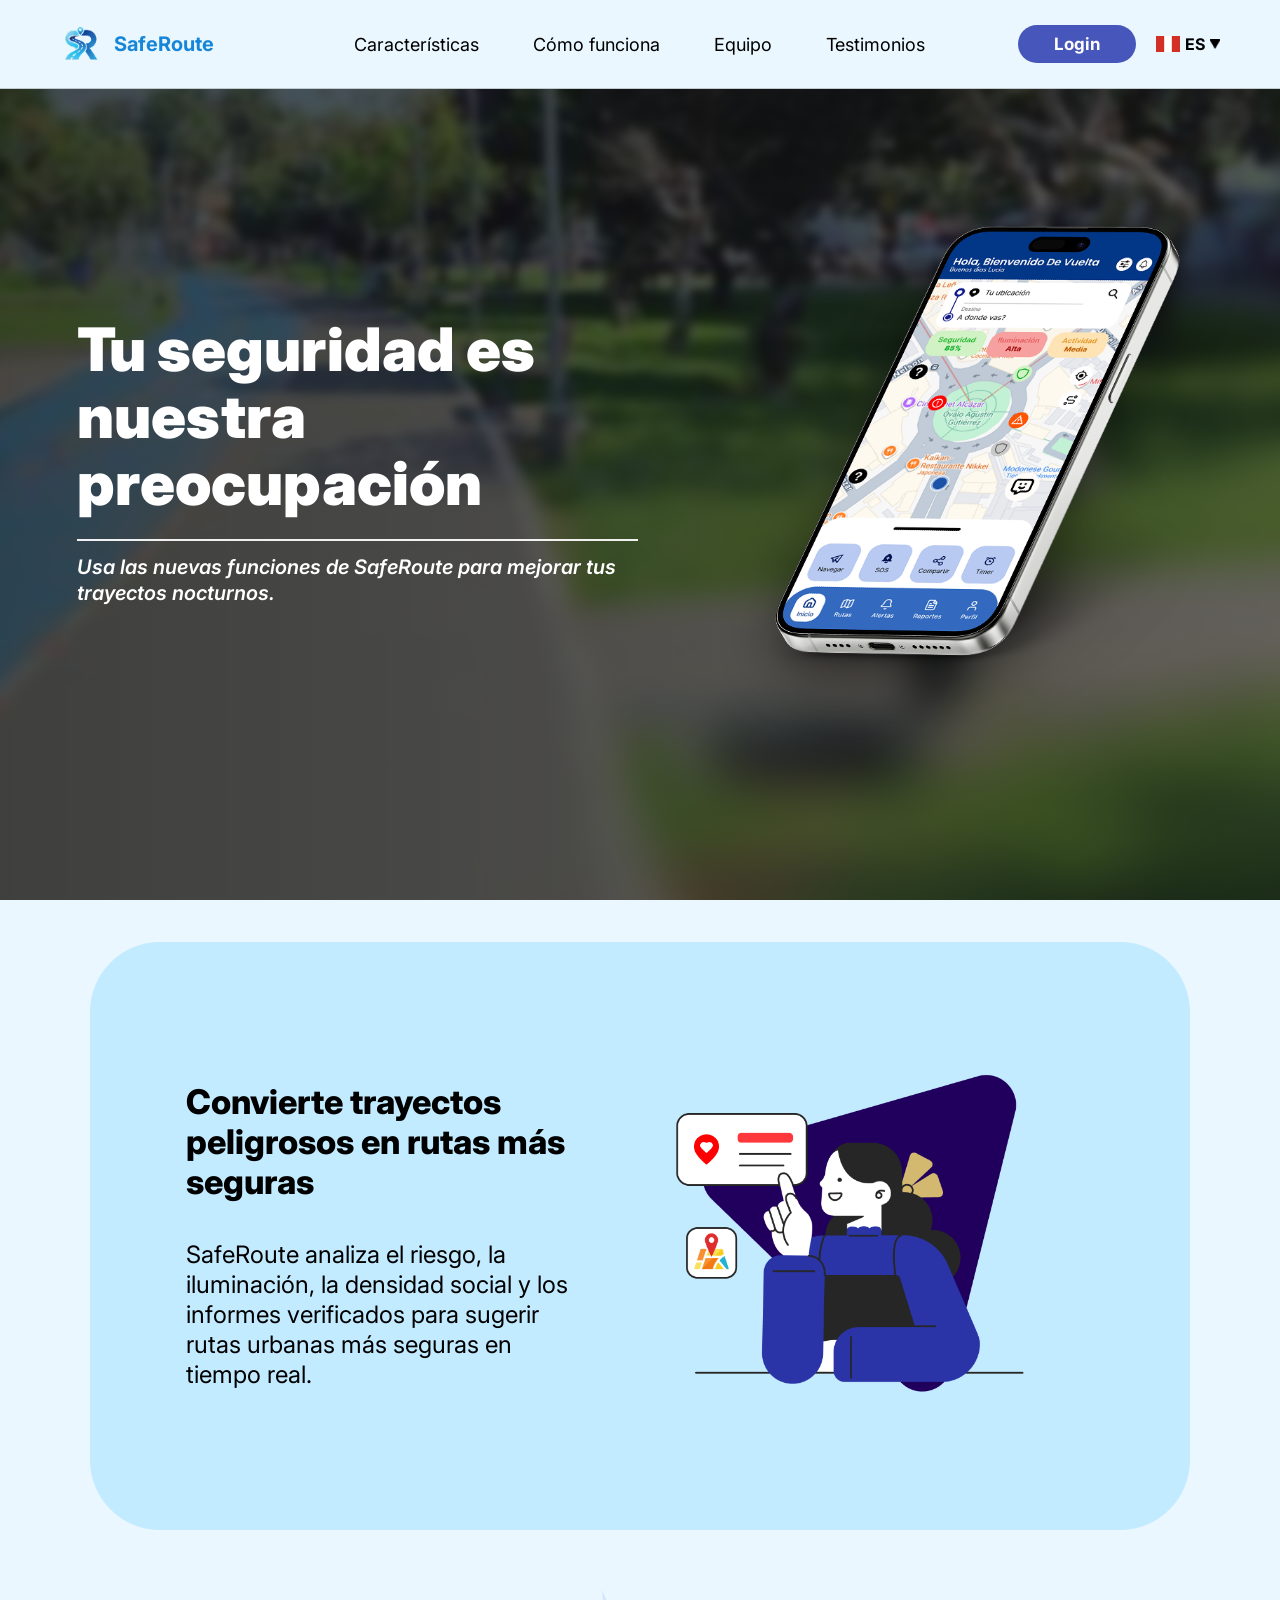
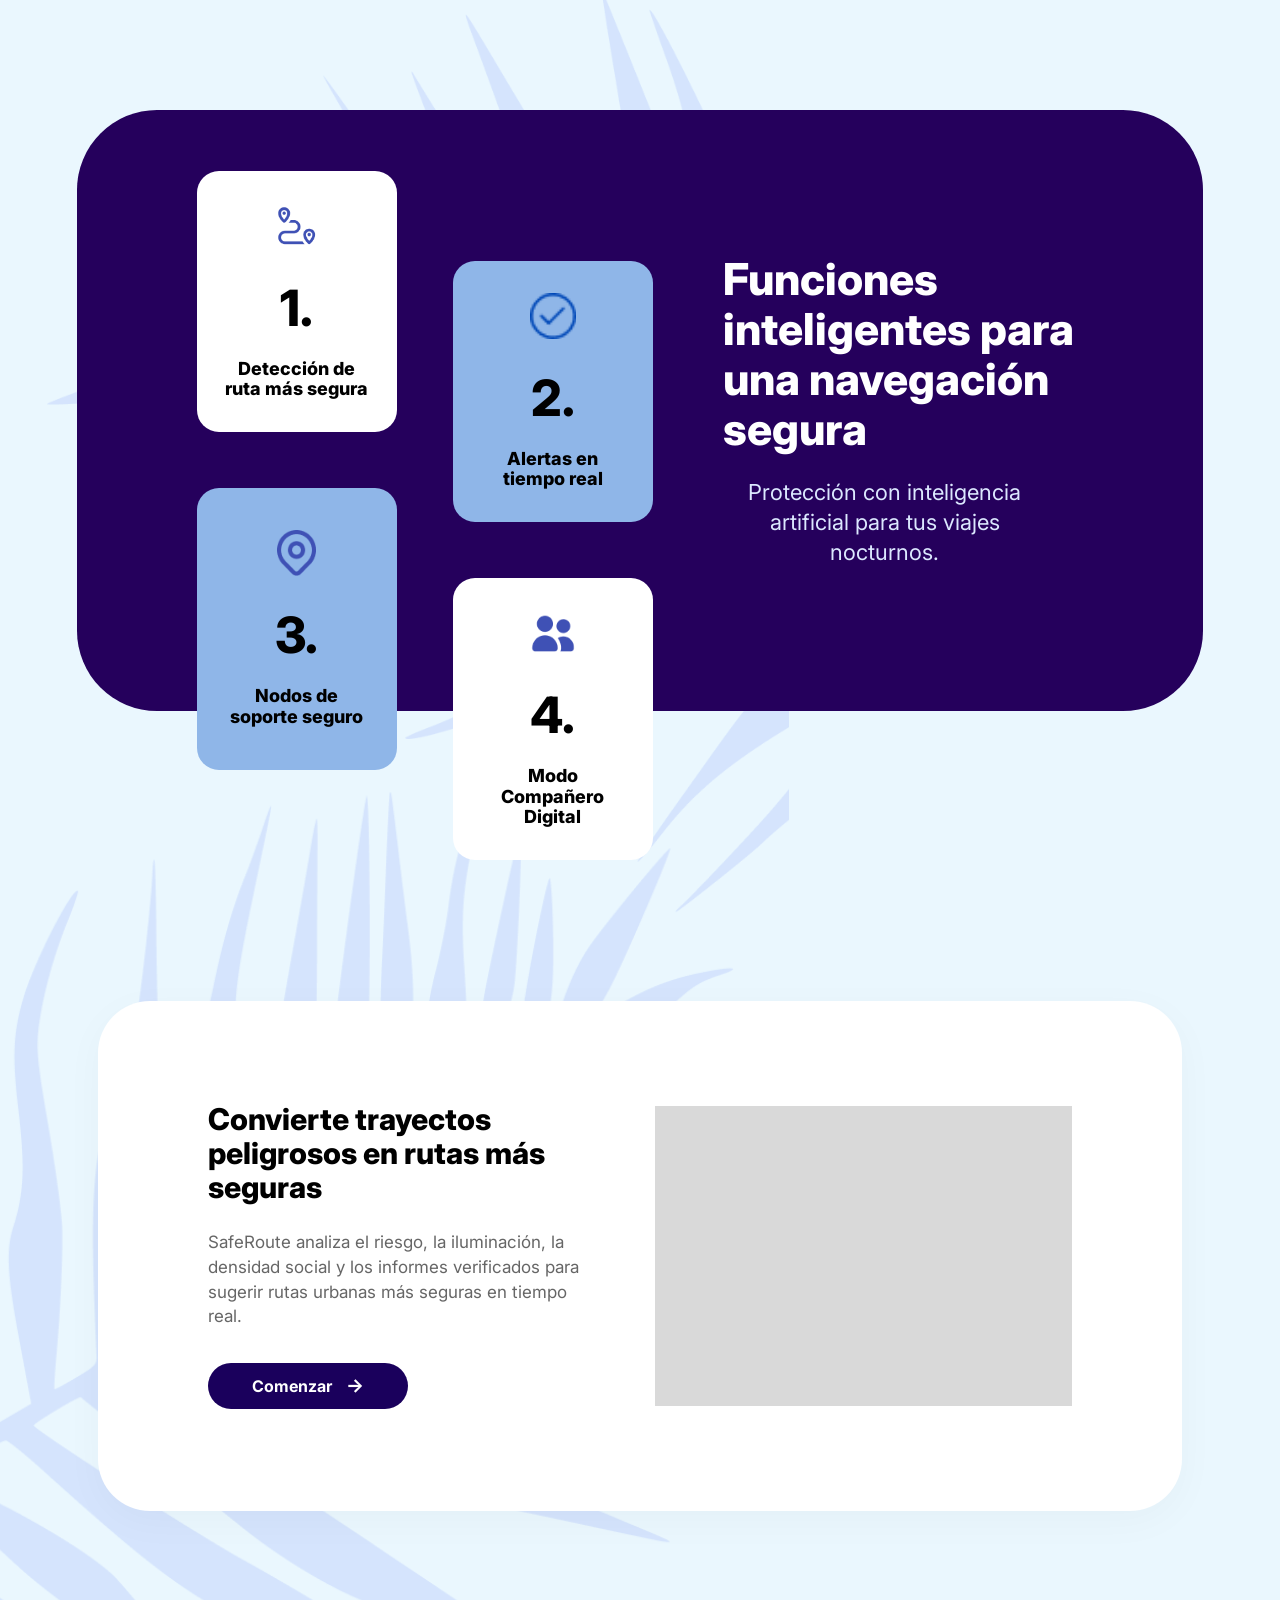
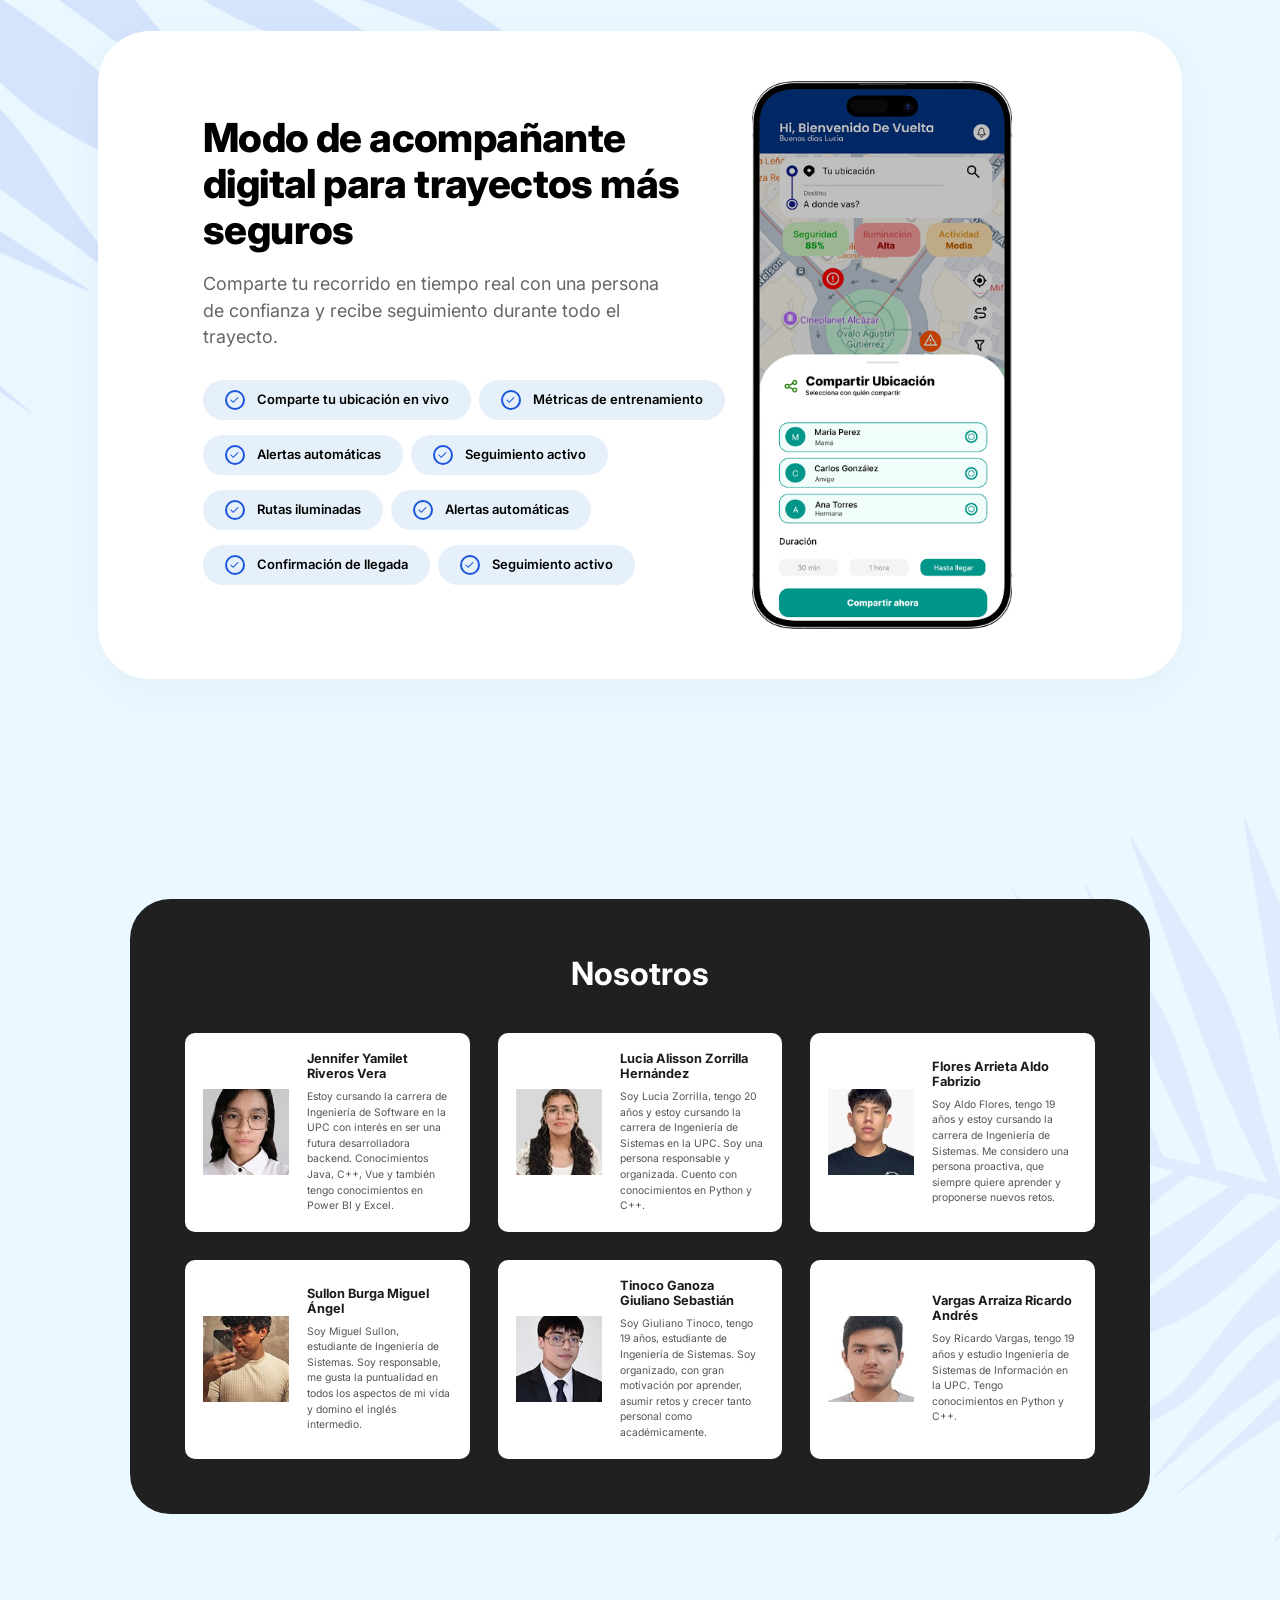
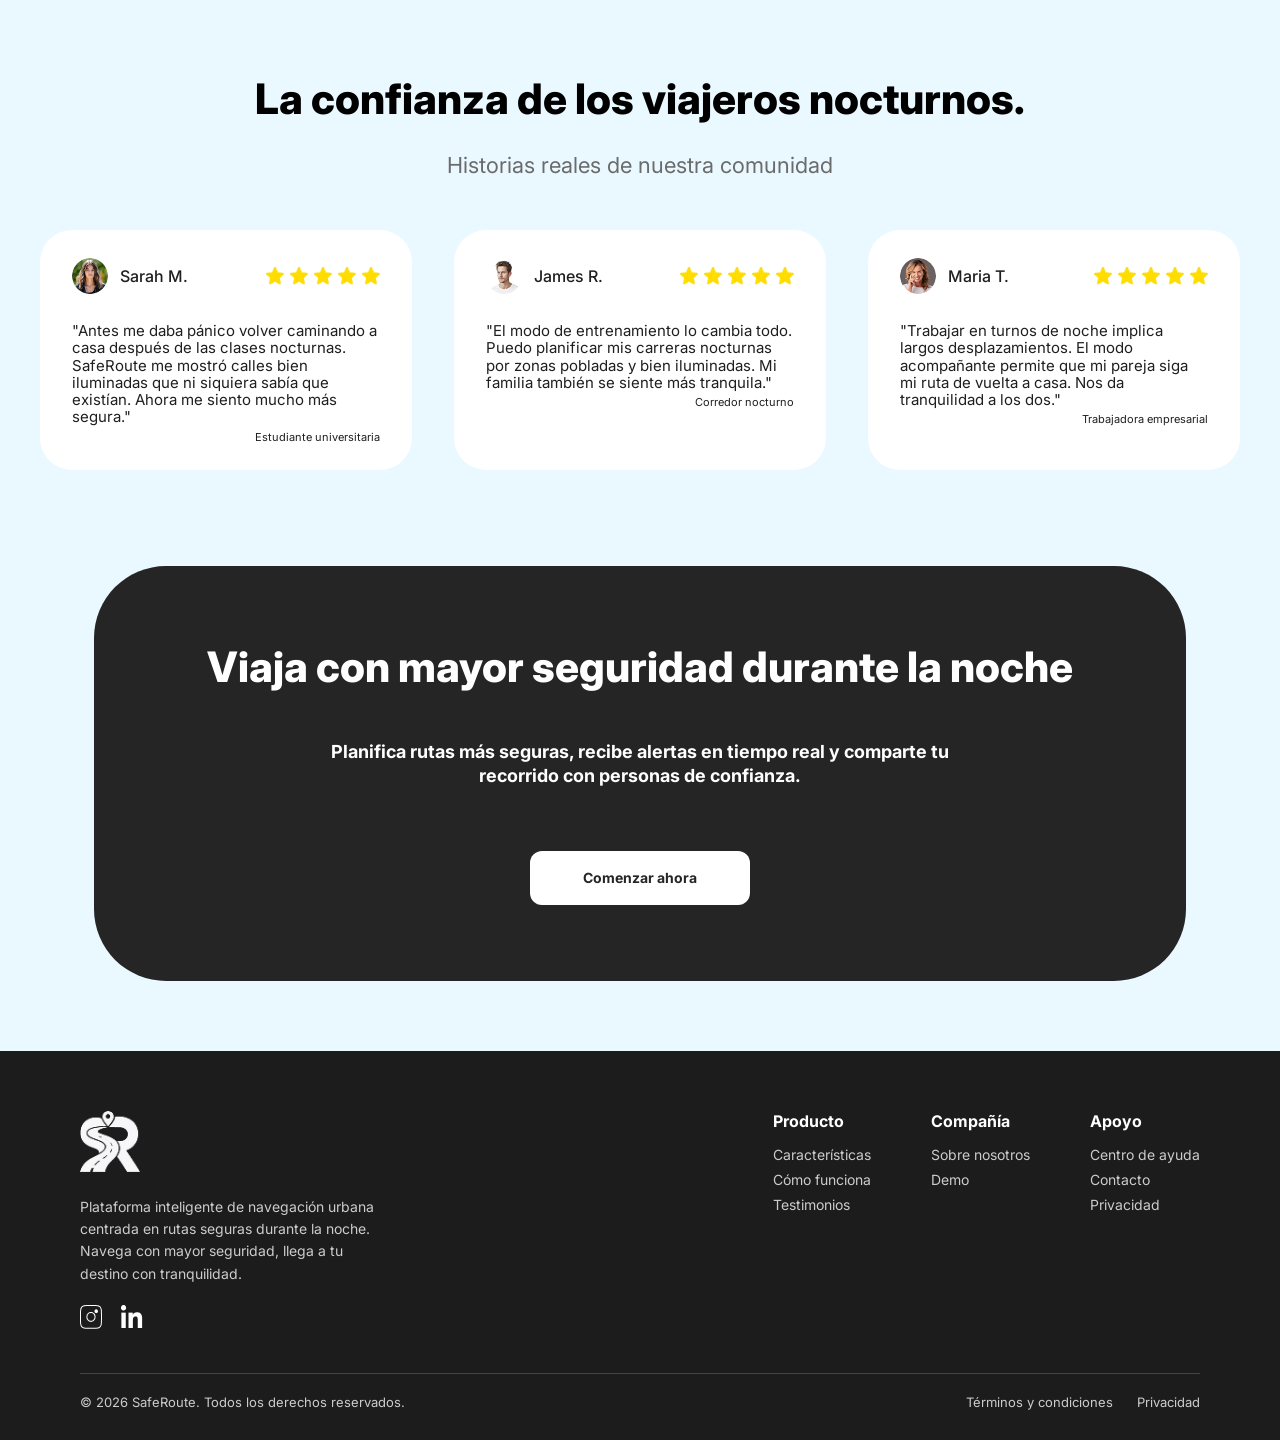
==== commit c2f14f53: "fix(landing): adjust hero layout" ====
--- a/public/index.html
+++ b/public/index.html
@@ -129,23 +129,31 @@
 
   <main class="landing-placeholder" id="home">
     <section id="features" class="characteristics-section">
-      <img
-        src="assets/images/right_palm_tree.png"
-        alt=""
-        class="characteristics-section__palm"
-      />
-
-      <div class="characteristics-section__header">
-        <h1 class="characteristics-section__title" data-i18n="characteristics.heroTitle">
-          Tu seguridad es nuestra preocupación
-        </h1>
-
-        <div class="characteristics-section__line"></div>
-
-        <p class="characteristics-section__subtitle" data-i18n="characteristics.heroSubtitle">
-          Usa las nuevas funciones de SafeRoute para mejorar tus trayectos nocturnos.
-        </p>
-      </div>
+      <section class="hero-section" aria-labelledby="hero-title">
+        <div class="hero-section__overlay"></div>
+
+        <div class="hero-section__content">
+          <div class="hero-section__text">
+            <h1 id="hero-title" class="hero-section__title" data-i18n="characteristics.heroTitle">
+              Tu seguridad es nuestra preocupación
+            </h1>
+
+            <div class="hero-section__line"></div>
+
+            <p class="hero-section__subtitle" data-i18n="characteristics.heroSubtitle">
+              Usa las nuevas funciones de SafeRoute para mejorar tus trayectos y llegar tu destino con total confianza. Nuestra tecnología te guía por los caminos más seguros e iluminados en tiempo real
+            </p>
+          </div>
+
+          <div class="hero-section__phone-wrapper">
+            <img
+              src="assets/images/hero-phone.png"
+              alt="Vista móvil de SafeRoute"
+              class="hero-section__phone"
+            />
+          </div>
+        </div>
+      </section>
 
       <div class="characteristics-card">
         <div class="characteristics-card__content">
--- a/public/assets/styles/styles.css
+++ b/public/assets/styles/styles.css
@@ -1,15 +1,17 @@
 @font-face {
   font-family: "Inter";
-  src: url("../assets/fonts/Inter-VariableFont_opsz,wght.ttf") format("truetype");
+  src: url("../fonts/Inter-VariableFont_opsz,wght.ttf") format("truetype");
   font-weight: 100 900;
   font-style: normal;
+  font-display: swap;
 }
 
 @font-face {
   font-family: "Inter";
-  src: url("../assets/fonts/Inter-Italic-VariableFont_opsz,wght.ttf") format("truetype");
+  src: url("../fonts/Inter-Italic-VariableFont_opsz,wght.ttf") format("truetype");
   font-weight: 100 900;
   font-style: italic;
+  font-display: swap;
 }
 
 * {
@@ -24,7 +26,7 @@
 
 body {
   min-height: 100vh;
-  font-family: "Inter", Arial, Helvetica, sans-serif;
+  font-family: "Inter", Arial, sans-serif;
   background-color: #eaf7fe;
   color: #000000;
 }
--- a/public/assets/styles/characteristics.css
+++ b/public/assets/styles/characteristics.css
@@ -1,65 +1,130 @@
+/* CHARACTERISTICS / HERO */
+
+.landing-placeholder {
+  margin-top: 0 !important;
+  padding-top: 0 !important;
+}
+
 .characteristics-section {
   position: relative;
-  min-height: auto;
-  padding: 0 24px 90px;
+  margin-top: 0;
+  padding: 0 0 90px;
   background-color: #eaf7fe;
   overflow: hidden;
 }
 
-.characteristics-section__palm {
+/* HERO */
+
+.hero-section {
+  position: relative;
+  min-height: 100vh;
+  display: flex;
+  align-items: stretch;
+  margin: 0;
+  padding: 0;
+  overflow: hidden;
+  isolation: isolate;
+  background-color: #10261e;
+}
+
+.hero-section::before {
+  content: "";
   position: absolute;
-  width: 720px;
-  max-width: 52vw;
+  inset: -120px -40px -150px;
+  z-index: 0;
+  background-image: url("../images/hero-background.png");
+  background-size: cover;
+  background-position: center 44%;
+  background-repeat: no-repeat;
+  transform: scale(1.12);
+  transform-origin: center center;
+  filter: blur(4px);
+}
+
+.hero-section__overlay {
+  position: absolute;
+  inset: 0;
+  z-index: 1;
+  background:
+    linear-gradient(
+      90deg,
+      rgba(0, 0, 0, 0.50) 0%,
+      rgba(0, 0, 0, 0.41) 48%,
+      rgba(0, 0, 0, 0.30) 100%
+    );
+}
+
+.hero-section__content {
+  position: relative;
+  z-index: 2;
+  width: min(1180px, 88%);
+  margin: 0 auto;
+  display: grid;
+  grid-template-columns: 1.05fr 0.95fr;
+  align-items: center;
+  gap: 58px;
+  padding: 64px 0 42px;
+}
+
+.hero-section__text {
+  max-width: 690px;
+  color: #ffffff;
+  align-self: center;
+}
+
+.hero-section__title {
+  max-width: 660px;
+  font-size: 60px;
+  font-weight: 900;
+  line-height: 1.12;
+  color: #ffffff;
+}
+
+.hero-section__line {
+  width: 100%;
+  height: 2px;
+  margin: 22px 0 13px;
+  background-color: rgba(255, 255, 255, 0.92);
+}
+
+.hero-section__subtitle {
+  max-width: 700px;
+  color: #ffffff;
+  font-size: 20px;
+  font-weight: 600;
+  font-style: italic;
+  line-height: 1.3;
+}
+
+.hero-section__phone-wrapper {
+  display: flex;
+  justify-content: flex-end;
+  align-items: center;
+  align-self: center;
+  padding-top: 10px;
+  padding-bottom: 0;
+  padding-right: 10px;
+}
+
+.hero-section__phone {
+  width: min(455px, 100%);
+  max-height: 680px;
   height: auto;
-  left: -60px;
-  top: 160px;
-  opacity: 0.85;
-  z-index: 0;
-  pointer-events: none;
-}
-
-.characteristics-section__header {
-  position: relative;
-  z-index: 1;
-  max-width: 1120px;
-  min-height: calc(100vh - 88px);
-  margin: 0 auto;
-  display: flex;
-  flex-direction: column;
-  justify-content: center;
-  align-items: center;
-  transform: translateY(-20px);
-  text-align: center;
-}
-
-.characteristics-section__title {
-  font-size: 44px;
-  font-weight: 800;
-  line-height: 1.18;
-  color: #000000;
-}
-
-.characteristics-section__line {
-  width: 620px;
-  max-width: 76%;
-  height: 1px;
-  margin: 18px auto;
-  background-color: rgba(0, 0, 0, 0.72);
-}
-
-.characteristics-section__subtitle {
-  font-size: 20px;
-  font-weight: 400;
-  line-height: 1.4;
-  color: #000000;
-}
+  display: block;
+  object-fit: contain;
+  object-position: center bottom;
+  filter: drop-shadow(0 18px 28px rgba(0, 0, 0, 0.45));
+  transform: translate(20px, -1px);
+}
+
+/* CHARACTERISTICS CARD */
 
 .characteristics-card {
   position: relative;
   z-index: 1;
   width: min(1420px, 86%);
   min-height: 520px;
-  margin: 0 auto;
+  margin: 42px auto 0;
   padding: 70px 96px;
   background-color: #c3ebff;
   border-radius: 70px;
@@ -100,4 +165,82 @@
   width: min(520px, 100%);
   height: auto;
   display: block;
-}+}
+
+/* SMART FEATURES */
+
+.smart-features {
+  position: relative;
+  width: min(1420px, 90%);
+  margin: 85px auto 0;
+  padding: 70px 0 40px;
+}
+
+.smart-features__palm {
+  position: absolute;
+  left: -30px;
+  top: -20px;
+  width: 180px;
+  height: auto;
+  pointer-events: none;
+}
+
+.smart-features__content {
+  position: relative;
+  z-index: 1;
+}
+
+.smart-features__items {
+  display: grid;
+  grid-template-columns: repeat(4, 1fr);
+  gap: 24px;
+}
+
+.smart-features__item {
+  min-height: 230px;
+  padding: 28px 22px;
+  border-radius: 28px;
+  display: flex;
+  flex-direction: column;
+  justify-content: center;
+  align-items: center;
+  gap: 16px;
+  text-align: center;
+}
+
+.smart-features__item--white {
+  background-color: #ffffff;
+}
+
+.smart-features__item--blue {
+  background-color: #c3ebff;
+}
+
+.smart-features__icon {
+  width: 54px;
+  height: 54px;
+  object-fit: contain;
+}
+
+.smart-features__number {
+  color: #000000;
+  font-size: 22px;
+  font-weight: 800;
+}
+
+.smart-features__item-title {
+  color: #000000;
+  font-size: 20px;
+  font-weight: 800;
+  line-height: 1.2;
+}
+
+.smart-features__description {
+  width: min(900px, 90%);
+  margin: 45px auto 0;
+  color: #000000;
+  font-size: 22px;
+  font-weight: 400;
+  line-height: 1.35;
+  text-align: center;
+}
--- a/public/assets/styles/responsive.css
+++ b/public/assets/styles/responsive.css
@@ -163,151 +163,155 @@
 
 @media (max-width: 1200px) {
   .characteristics-section {
-    padding: 0 24px 80px;
-  }
-
-  .characteristics-section__palm {
-    width: 620px;
-    max-width: 55vw;
-    left: -120px;
-    top: 145px;
-  }
-
-  .characteristics-section__header {
+    padding: 0 0 80px;
+  }
+
+  .hero-section {
     min-height: calc(100vh - 88px);
-    transform: translateY(-10px);
-  }
-
-  .characteristics-section__title {
-    font-size: 40px;
-  }
-
-  .characteristics-card {
-    width: 90%;
-    min-height: 470px;
-    padding: 58px 72px;
-    gap: 42px;
-    border-radius: 58px;
-  }
-
-  .characteristics-card__title {
-    margin-bottom: 28px;
-    font-size: 30px;
-  }
-
-  .characteristics-card__description {
-    font-size: 21px;
-  }
-
-  .characteristics-card__image {
-    width: min(450px, 100%);
+  }
+
+  .hero-section::before {
+    inset: -110px -35px -140px;
+    background-position: center 45%;
+    transform: scale(1.12);
+    filter: blur(4px);
+  }
+
+  .hero-section__content {
+    width: 88%;
+    gap: 44px;
+    padding: 56px 0 36px;
+  }
+
+  .hero-section__title {
+    font-size: 50px;
+  }
+
+  .hero-section__subtitle {
+    font-size: 18px;
+    font-weight: 600;
+  }
+
+  .hero-section__phone-wrapper {
+    padding-top: 32px;
+    padding-bottom: 10px;
+  }
+
+  .hero-section__phone {
+    width: min(405px, 100%);
+    max-height: 610px;
+    transform: translateY(18px);
   }
 }
 
 @media (max-width: 900px) {
   .characteristics-section {
-    padding: 0 20px 65px;
-  }
-
-  .characteristics-section__palm {
-    width: 520px;
-    max-width: 90vw;
-    left: -170px;
-    top: 130px;
-    opacity: 0.72;
-  }
-
-  .characteristics-section__header {
-    min-height: calc(100vh - 76px);
-    transform: translateY(-8px);
-  }
-
-  .characteristics-section__title {
-    font-size: 32px;
-  }
-
-  .characteristics-section__line {
-    width: 75%;
-    margin: 15px auto;
-  }
-
-  .characteristics-section__subtitle {
-    font-size: 16px;
-  }
-
-  .characteristics-card {
-    width: 92%;
+    padding: 0 0 65px;
+  }
+
+  .hero-section {
     min-height: auto;
-    padding: 46px 32px;
-    border-radius: 42px;
+    padding: 0;
+  }
+
+  .hero-section::before {
+    inset: -100px -30px -130px;
+    background-position: center 45%;
+    transform: scale(1.14);
+    filter: blur(4px);
+  }
+
+  .hero-section__content {
     grid-template-columns: 1fr;
     gap: 34px;
     text-align: center;
-  }
-
-  .characteristics-card__content {
+    padding: 52px 0 34px;
+  }
+
+  .hero-section__text {
     max-width: 100%;
-  }
-
-  .characteristics-card__title {
-    max-width: 100%;
-    margin-bottom: 22px;
-    font-size: 25px;
-  }
-
-  .characteristics-card__description {
-    max-width: 100%;
+    margin: 0 auto;
+  }
+
+  .hero-section__title {
+    max-width: 620px;
+    margin: 0 auto;
+    font-size: 42px;
+  }
+
+  .hero-section__line {
+    width: min(520px, 82%);
+    margin: 20px auto 14px;
+  }
+
+  .hero-section__subtitle {
+    max-width: 620px;
+    margin: 0 auto;
     font-size: 17px;
-  }
-
-  .characteristics-card__image {
-    width: min(340px, 100%);
+    font-weight: 600;
+  }
+
+  .hero-section__phone-wrapper {
+    padding-top: 12px;
+    padding-bottom: 0;
+    justify-content: center;
+    align-items: center;
+  }
+
+  .hero-section__phone {
+    width: min(330px, 72vw);
+    max-height: 500px;
+    transform: translateY(0);
   }
 }
 
 @media (max-width: 480px) {
   .characteristics-section {
-    padding: 0 16px 56px;
-  }
-
-  .characteristics-section__palm {
-    width: 420px;
-    left: -175px;
-    top: 125px;
-    opacity: 0.65;
-  }
-
-  .characteristics-section__header {
-    min-height: calc(100vh - 76px);
-    transform: translateY(-4px);
-  }
-
-  .characteristics-section__title {
-    font-size: 28px;
-  }
-
-  .characteristics-section__subtitle {
+    padding: 0 0 56px;
+  }
+
+  .hero-section {
+    min-height: auto;
+    padding: 0;
+  }
+
+  .hero-section::before {
+    inset: -90px -25px -110px;
+    background-position: center 45%;
+    transform: scale(1.16);
+    filter: blur(4px);
+  }
+
+  .hero-section__content {
+    width: 90%;
+    gap: 26px;
+    padding: 42px 0 28px;
+  }
+
+  .hero-section__title {
+    font-size: 34px;
+  }
+
+  .hero-section__line {
+    width: 82%;
+    height: 1px;
+    margin: 16px auto 12px;
+  }
+
+  .hero-section__subtitle {
     font-size: 14px;
-  }
-
-  .characteristics-card {
-    width: 94%;
-    padding: 36px 22px;
-    border-radius: 32px;
-    gap: 26px;
-  }
-
-  .characteristics-card__title {
-    font-size: 21px;
-    margin-bottom: 18px;
-  }
-
-  .characteristics-card__description {
-    font-size: 15px;
-  }
-
-  .characteristics-card__image {
-    width: min(280px, 100%);
+    font-weight: 600;
+  }
+
+  .hero-section__phone-wrapper {
+    padding-top: 8px;
+    padding-bottom: 0;
+  }
+
+  .hero-section__phone {
+    width: min(265px, 76vw);
+    max-height: 420px;
+    transform: translateY(0);
   }
 }
 
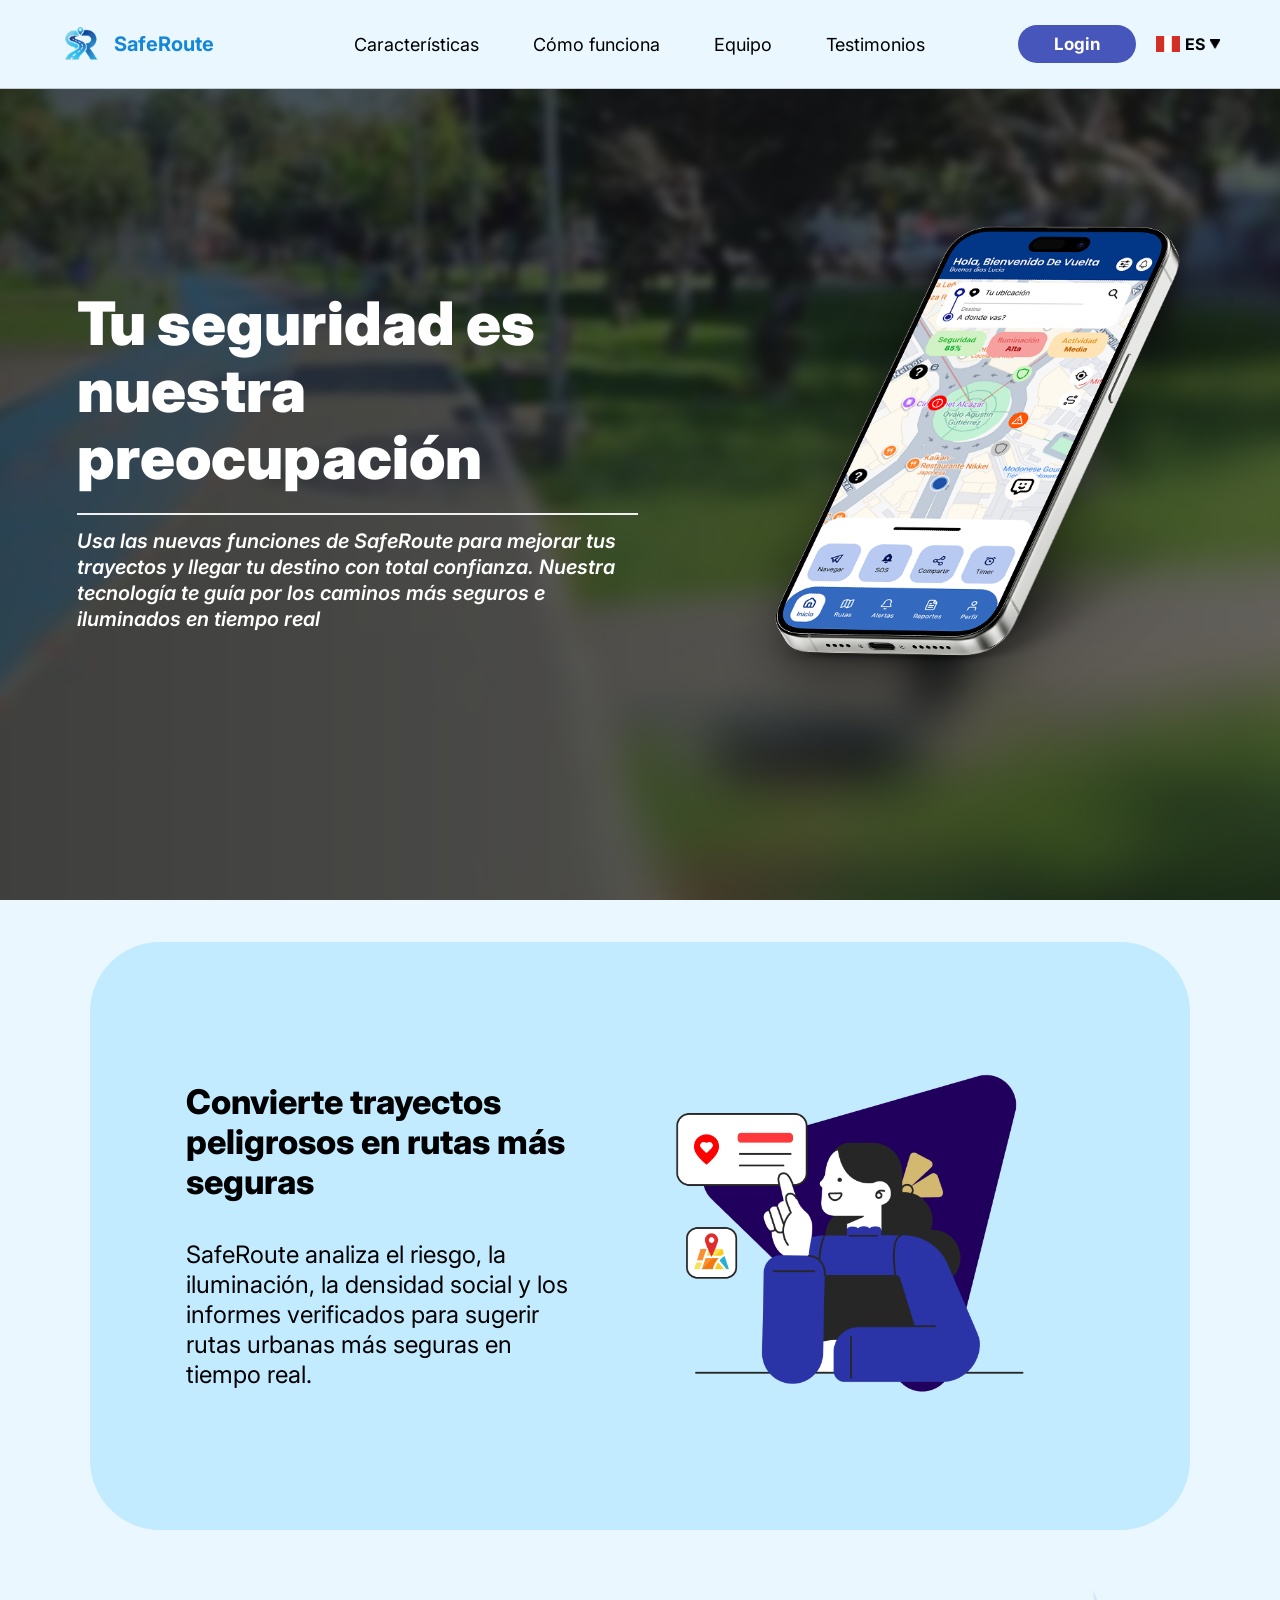
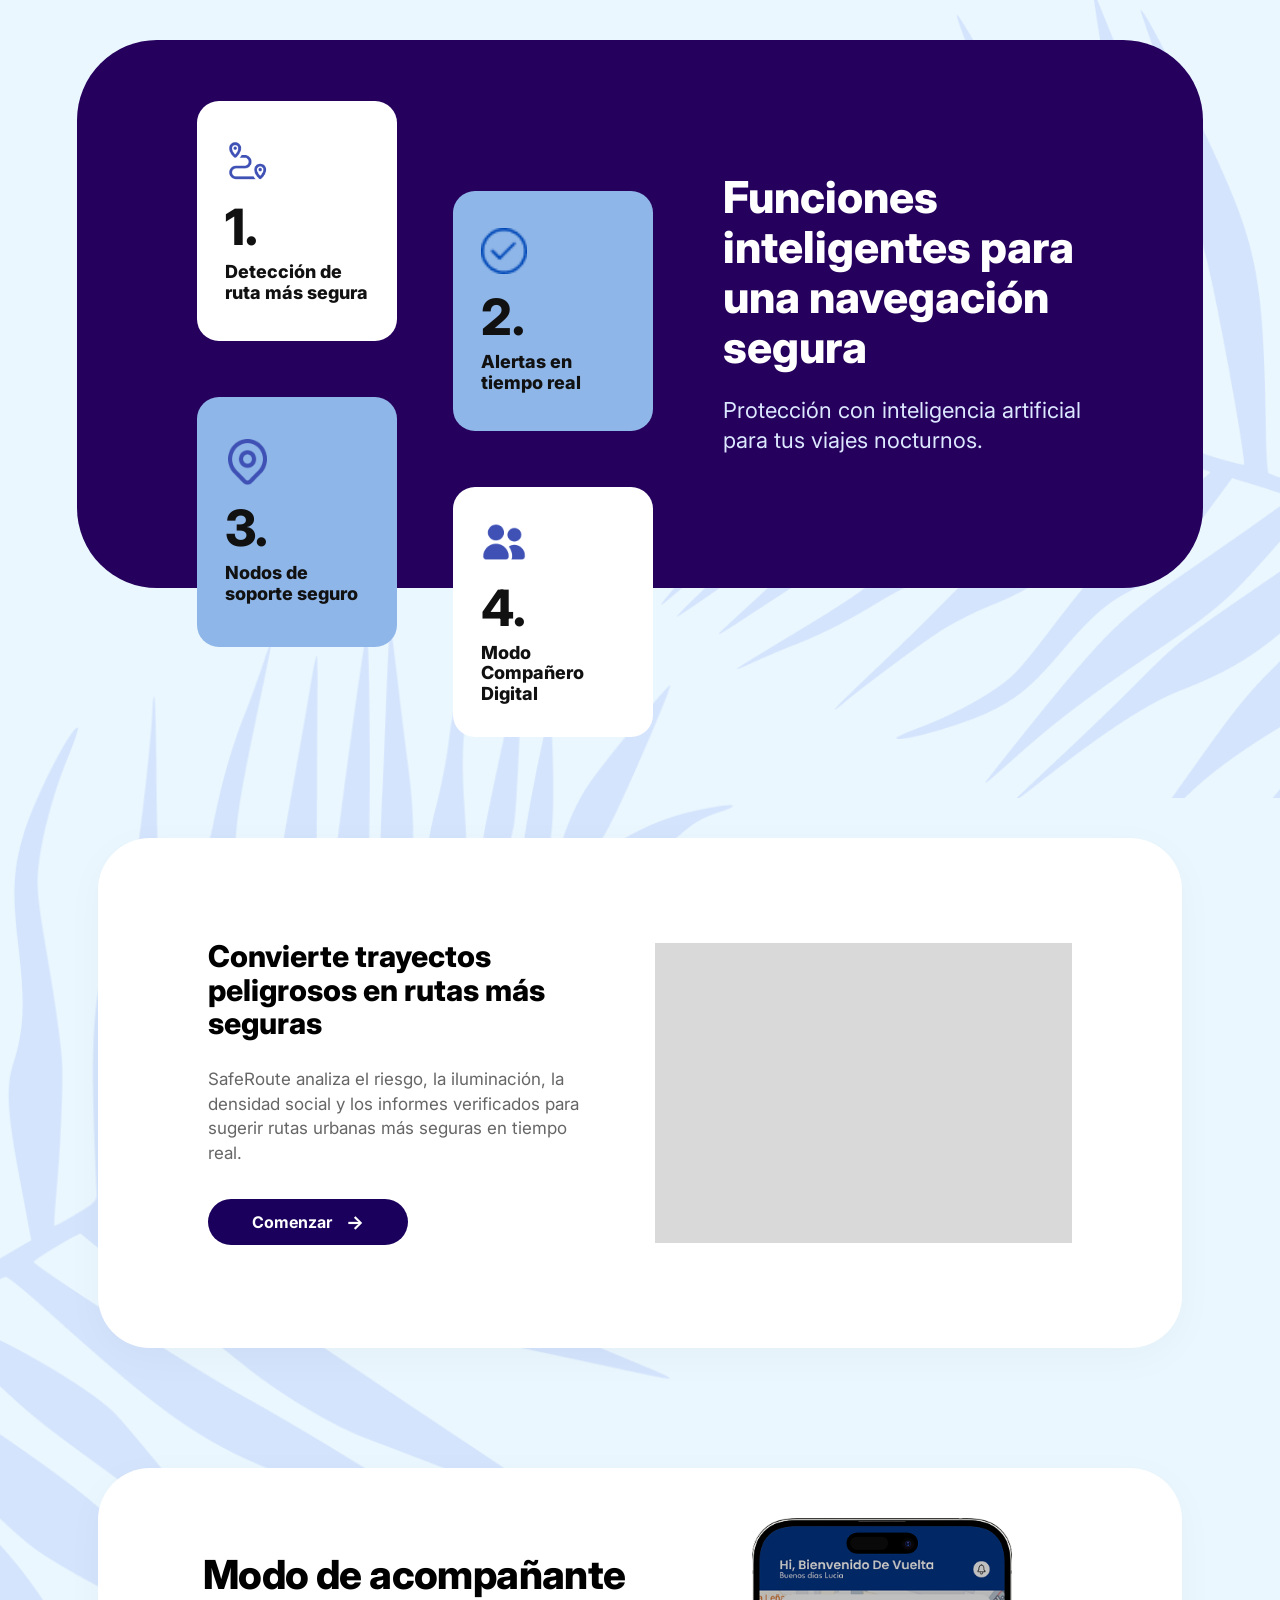
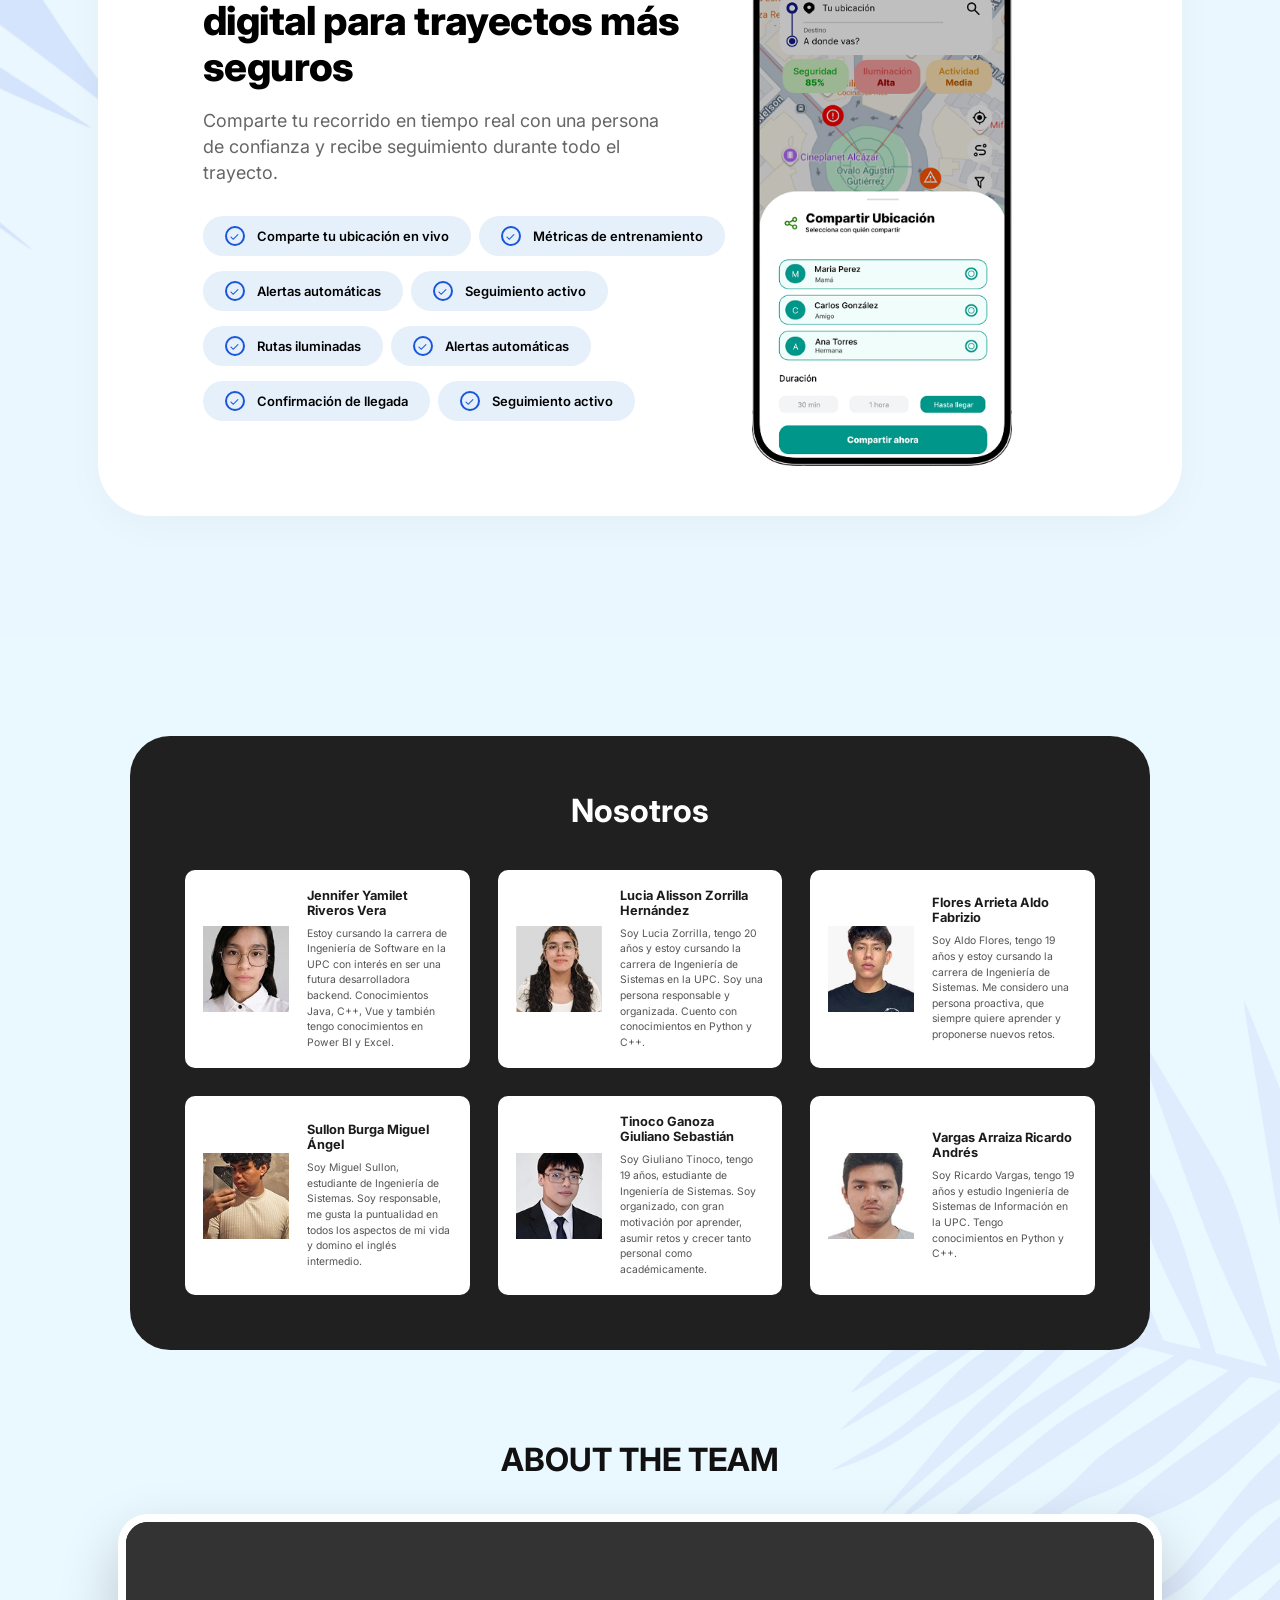
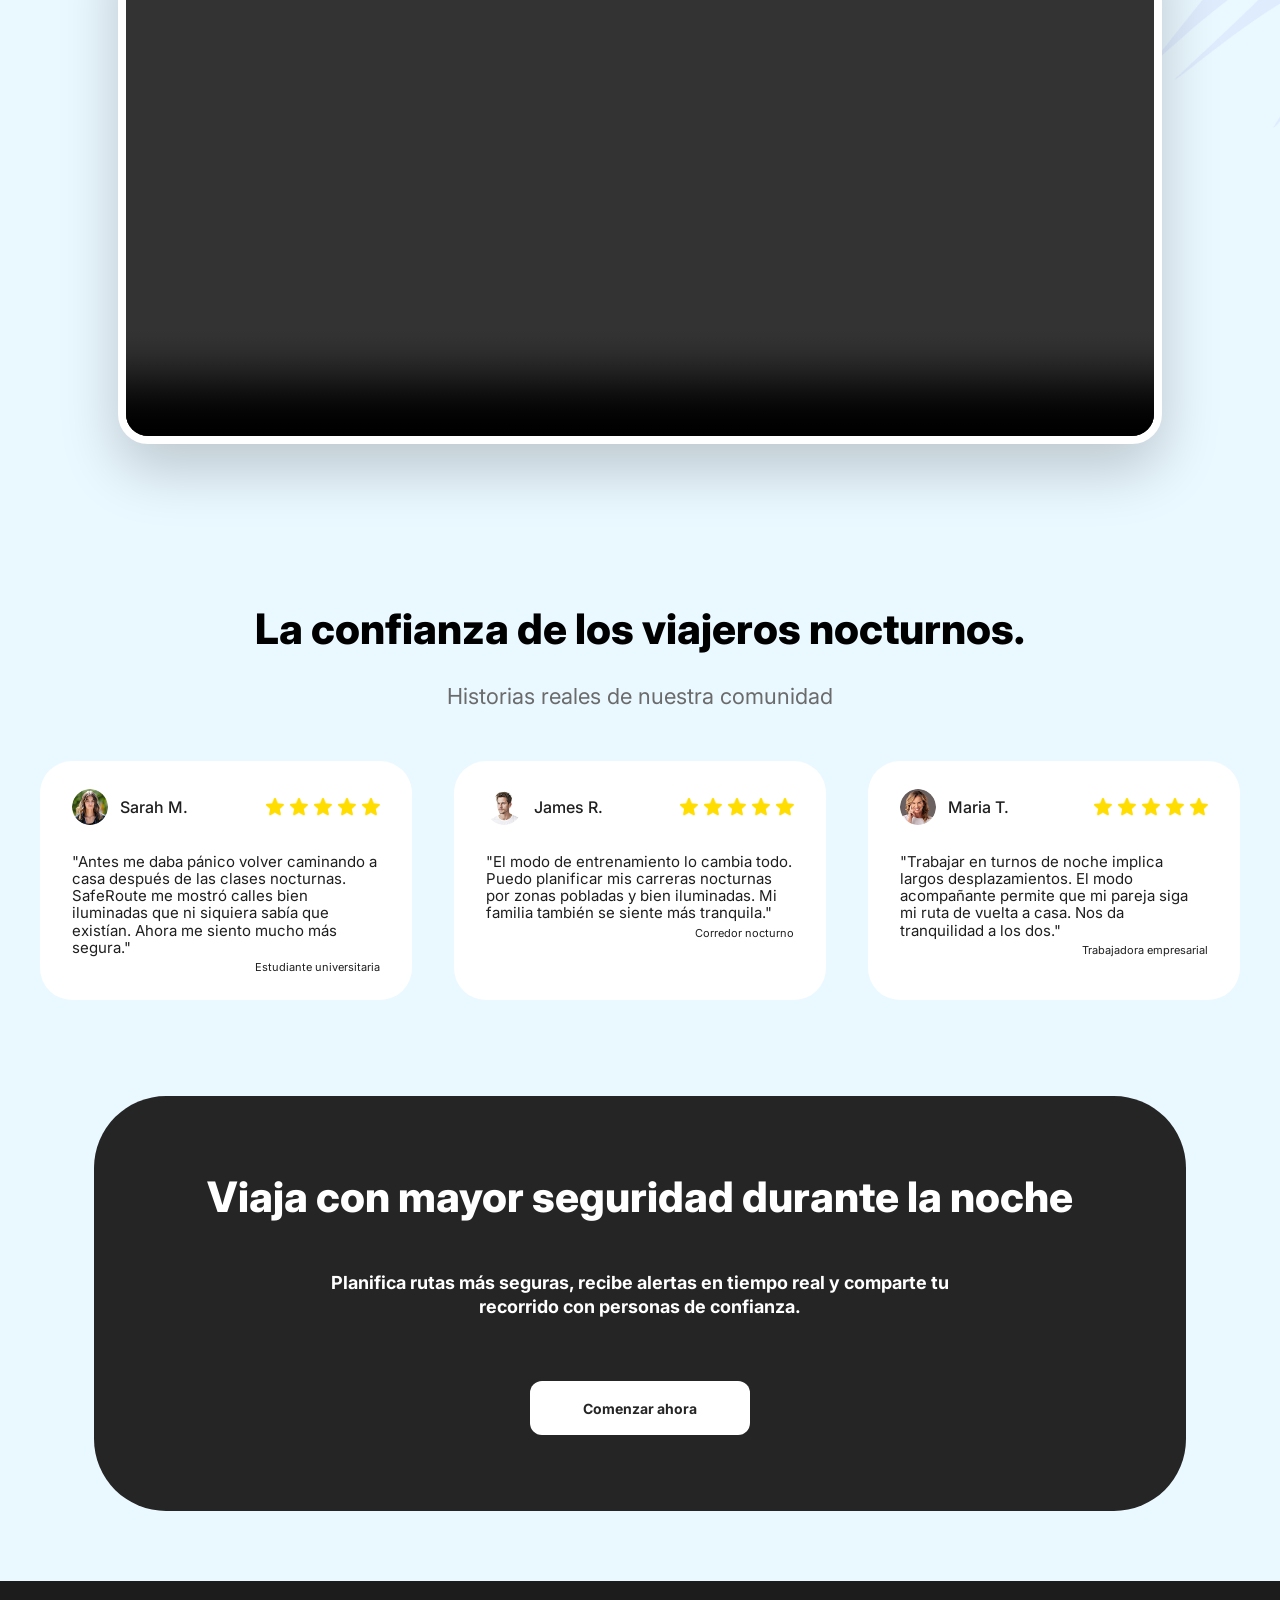
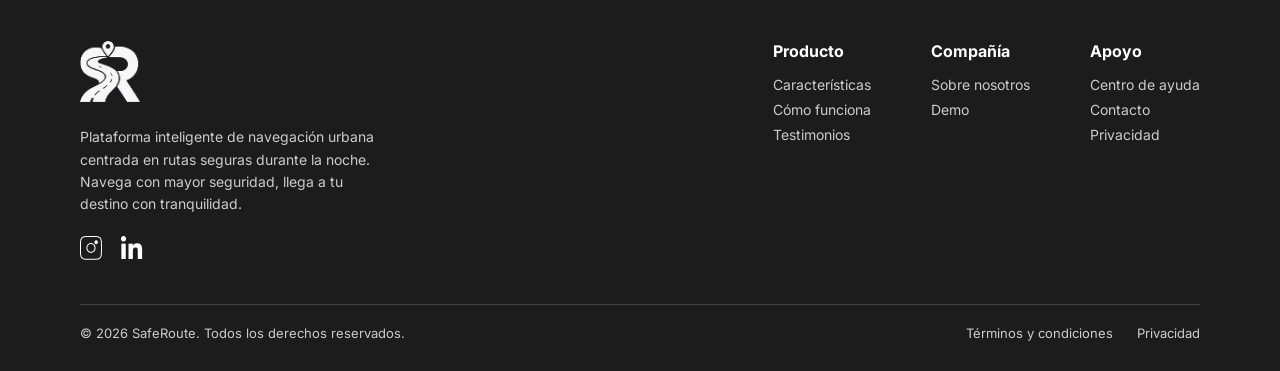
==== commit 66614e98: "feat(landing): add about the team video" ====
--- a/public/index.html
+++ b/public/index.html
@@ -13,6 +13,7 @@
   <link rel="stylesheet" href="assets/styles/how-it-works.css" />
   <link rel="stylesheet" href="assets/styles/aboutus.css" />
   <link rel="stylesheet" href="assets/styles/testimonials.css" />
+  <link rel="stylesheet" href="assets/styles/about_the_team.css">
   <link rel="stylesheet" href="assets/styles/cta.css" />
   <link rel="stylesheet" href="assets/styles/footer.css" />
   <link rel="stylesheet" href="assets/styles/responsive.css" />
@@ -46,7 +47,11 @@
         </nav>
 
         <div class="navbar__actions">
-          <a href="#login" class="navbar__login" data-i18n="navbar.login">
+          <a
+            href="https://ihc-grupo-4-saferoute.github.io/SafeRoute-AM/"
+            class="navbar__login"
+            data-i18n="navbar.login"
+          >
             Login
           </a>
 
@@ -513,6 +518,25 @@
           </article>
         </div>
       </div>
+
+      <div class="aboutus__video">
+        <h2 class="aboutus__video-title">
+            ABOUT THE TEAM
+        </h2>
+
+        <div class="aboutus__video-wrapper">
+            <video
+                class="aboutus__video-player"
+                controls
+            >
+                <source
+                    src="assets/videos/VIDEOABOUTTHETEAM.mp4"
+                    type="video/mp4"
+                >
+
+                Tu navegador no soporta videos.
+            </video>
+        </div>
     </section>
 
     <section id="testimonials" class="testimonials">
--- a/public/assets/styles/characteristics.css
+++ b/public/assets/styles/characteristics.css
@@ -166,81 +166,3 @@
   height: auto;
   display: block;
 }
-
-/* SMART FEATURES */
-
-.smart-features {
-  position: relative;
-  width: min(1420px, 90%);
-  margin: 85px auto 0;
-  padding: 70px 0 40px;
-}
-
-.smart-features__palm {
-  position: absolute;
-  left: -30px;
-  top: -20px;
-  width: 180px;
-  height: auto;
-  pointer-events: none;
-}
-
-.smart-features__content {
-  position: relative;
-  z-index: 1;
-}
-
-.smart-features__items {
-  display: grid;
-  grid-template-columns: repeat(4, 1fr);
-  gap: 24px;
-}
-
-.smart-features__item {
-  min-height: 230px;
-  padding: 28px 22px;
-  border-radius: 28px;
-  display: flex;
-  flex-direction: column;
-  justify-content: center;
-  align-items: center;
-  gap: 16px;
-  text-align: center;
-}
-
-.smart-features__item--white {
-  background-color: #ffffff;
-}
-
-.smart-features__item--blue {
-  background-color: #c3ebff;
-}
-
-.smart-features__icon {
-  width: 54px;
-  height: 54px;
-  object-fit: contain;
-}
-
-.smart-features__number {
-  color: #000000;
-  font-size: 22px;
-  font-weight: 800;
-}
-
-.smart-features__item-title {
-  color: #000000;
-  font-size: 20px;
-  font-weight: 800;
-  line-height: 1.2;
-}
-
-.smart-features__description {
-  width: min(900px, 90%);
-  margin: 45px auto 0;
-  color: #000000;
-  font-size: 22px;
-  font-weight: 400;
-  line-height: 1.35;
-  text-align: center;
-}
--- a/public/assets/styles/function.css
+++ b/public/assets/styles/function.css
@@ -5,17 +5,16 @@
   margin: 110px auto 120px;
 }
 
-
 .smart-features__palm {
-    position: absolute;
-    width: 760px;
-    max-width: 58vw;
-    height: auto;
-    right: calc(-50vw + 50%);   
-    top: -50px;
-    opacity: 1;
-    z-index: 0;
-    pointer-events: none;
+  position: absolute;
+  width: 760px;
+  max-width: 58vw;
+  height: auto;
+  right: calc(-50vw + 50%);
+  top: -50px;
+  opacity: 1;
+  z-index: 0;
+  pointer-events: none;
 }
 
 .smart-features__content {
--- a/public/assets/styles/about_the_team.css
+++ b/public/assets/styles/about_the_team.css
@@ -0,0 +1,34 @@
+.aboutus__video{
+    position: relative;
+    z-index: 2;
+
+    width: min(1100px,90%);
+    margin: 90px auto 0;
+
+    text-align:center;
+}
+
+.aboutus__video-title{
+    font-size:2rem;
+    font-weight:700;
+    color:#111;
+
+    margin-bottom:35px;
+}
+
+.aboutus__video-wrapper{
+    border:8px solid white;
+
+    border-radius:30px;
+
+    overflow:hidden;
+
+    box-shadow:0 25px 60px rgba(0,0,0,.2);
+
+    background:#000;
+}
+
+.aboutus__video-wrapper video{
+    width:100%;
+    display:block;
+}
--- a/public/assets/styles/responsive.css
+++ b/public/assets/styles/responsive.css
@@ -265,6 +265,80 @@
   }
 }
 
+@media (max-width: 768px) {
+  body {
+    padding-top: 82px;
+  }
+
+  .landing-placeholder {
+    padding-top: 0;
+  }
+
+  .navbar__container {
+    width: 100%;
+    height: 82px;
+    padding: 0 24px;
+  }
+
+  .navbar__content {
+    top: 82px;
+  }
+
+  .hero-section {
+    min-height: auto;
+    height: auto;
+  }
+
+  .hero-section__content {
+    width: 100%;
+    max-width: 360px;
+    margin: 0 auto;
+    grid-template-columns: 1fr;
+    gap: 28px;
+    padding: 28px 24px 56px;
+    text-align: center;
+  }
+
+  .hero-section__text {
+    width: 100%;
+    max-width: 360px;
+    margin: 0 auto;
+  }
+
+  .hero-section__title {
+    font-size: clamp(2rem, 9vw, 2.7rem);
+    line-height: 1.12;
+    margin: 0 auto 20px;
+    max-width: 340px;
+  }
+
+  .hero-section__line {
+    width: 100%;
+    max-width: 320px;
+    margin: 0 auto 18px;
+  }
+
+  .hero-section__subtitle {
+    font-size: clamp(0.9rem, 4vw, 1rem);
+    line-height: 1.35;
+    max-width: 340px;
+    margin: 0 auto;
+  }
+
+  .hero-section__phone-wrapper {
+    width: 100%;
+    margin-top: 8px;
+    padding: 0;
+  }
+
+  .hero-section__phone {
+    width: clamp(210px, 64vw, 270px);
+    max-width: 270px;
+    height: auto;
+    transform: none;
+  }
+}
+
 @media (max-width: 480px) {
   .characteristics-section {
     padding: 0 0 56px;
@@ -312,6 +386,40 @@
     width: min(265px, 76vw);
     max-height: 420px;
     transform: translateY(0);
+  }
+}
+
+@media (max-width: 430px) {
+  .hero-section__content {
+    padding-top: 23px;
+    padding-left: 20px;
+    padding-right: 20px;
+    padding-bottom: 48px;
+  }
+
+  .hero-section__title {
+    font-size: 2.25rem;
+    line-height: 1.1;
+    max-width: 330px;
+  }
+
+  .hero-section__subtitle {
+    font-size: 0.95rem;
+    max-width: 335px;
+  }
+
+  .hero-section__phone {
+    width: 245px;
+  }
+}
+
+@media (max-width: 380px) {
+  .hero-section__title {
+    font-size: 2rem;
+  }
+
+  .hero-section__phone {
+    width: 220px;
   }
 }
 
